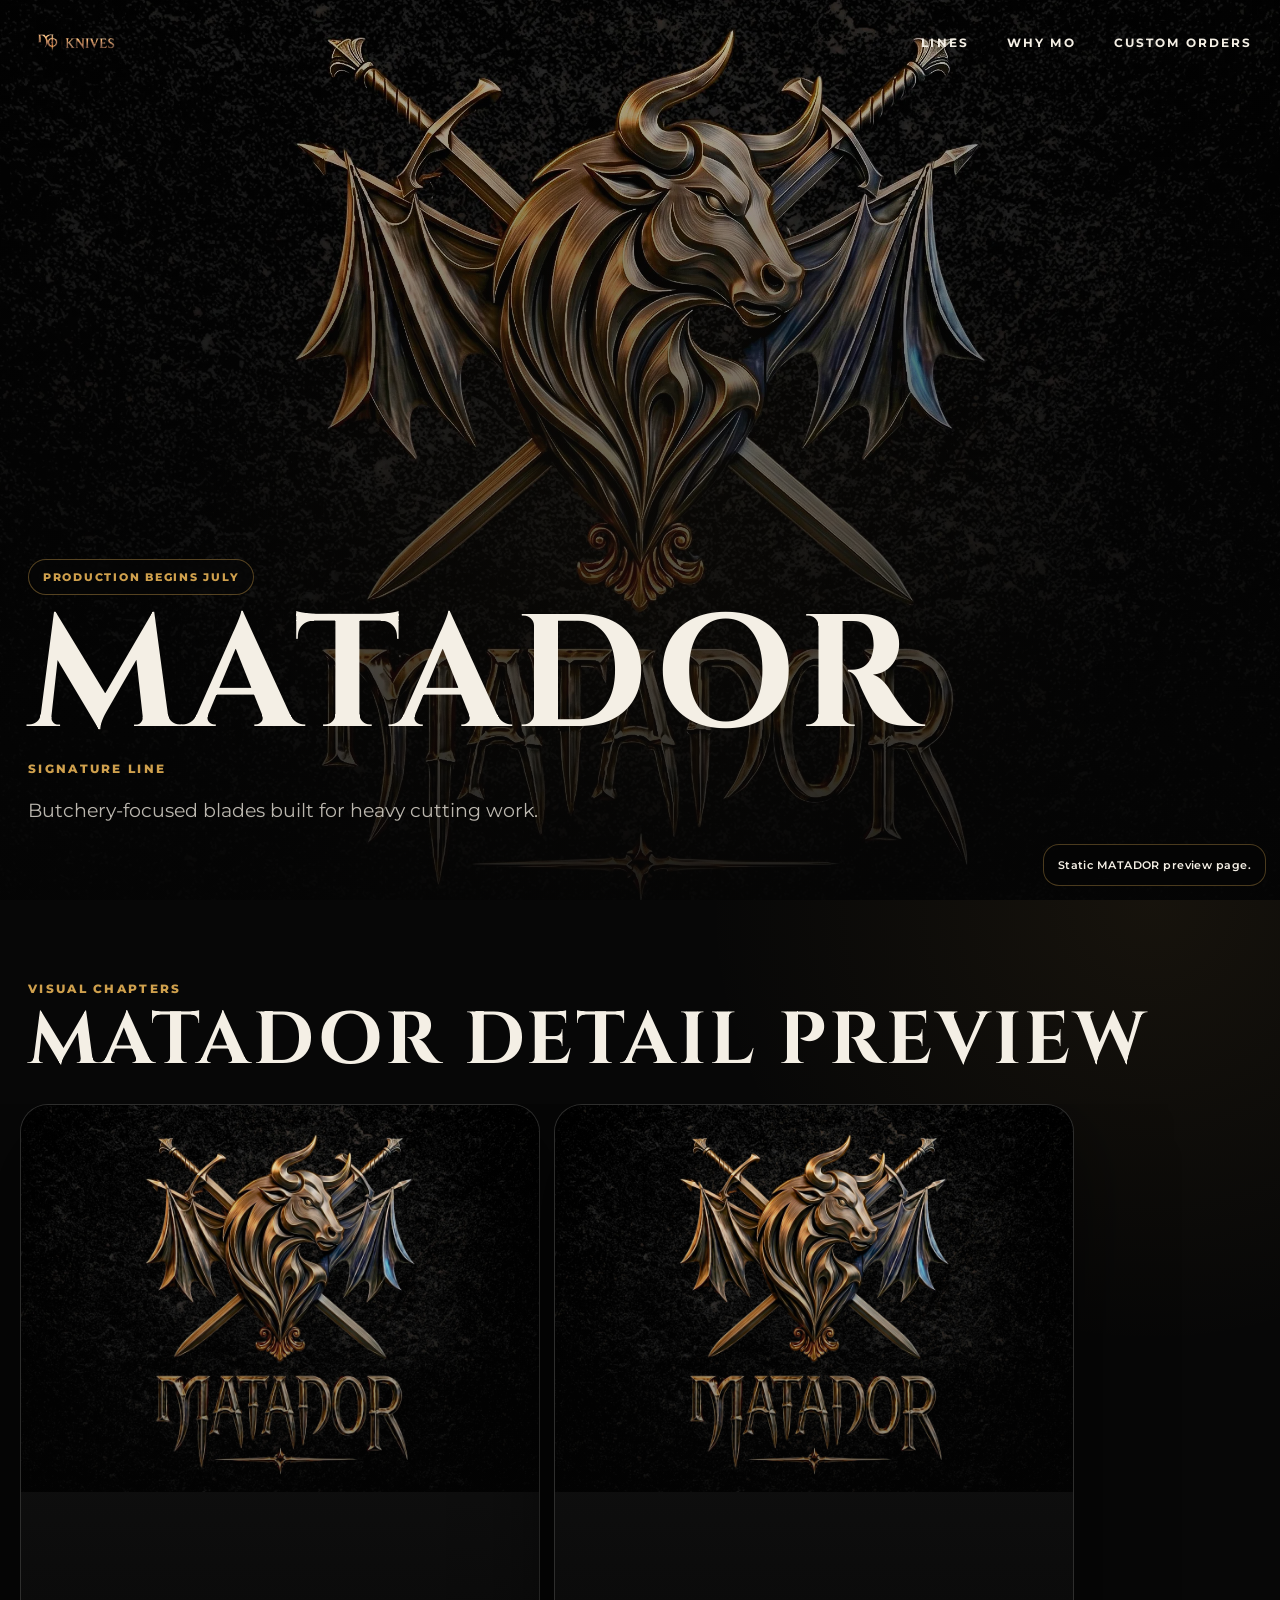
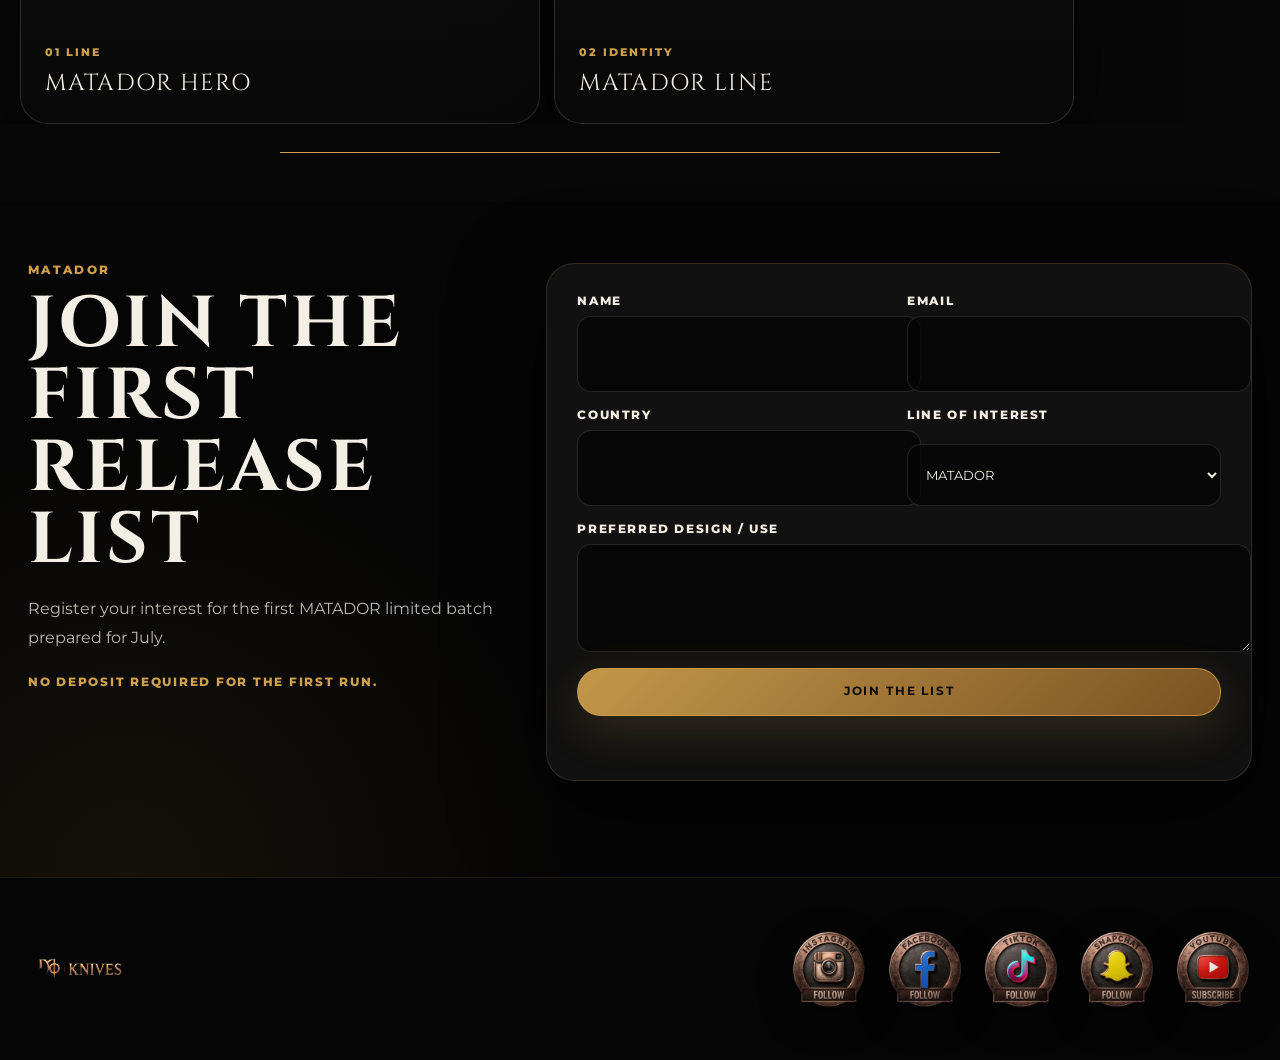
==== matador.html @ 75cb7275 "Update store preview media and pages" ====
<!doctype html>
<html lang="en" class="mo-static-preview">
<head>
	<meta charset="utf-8">
	<meta name="viewport" content="width=device-width, initial-scale=1">
	<title>MATADOR Static Preview</title>
	<meta name="robots" content="noindex,nofollow">
	<link rel="preconnect" href="https://fonts.googleapis.com">
	<link rel="preconnect" href="https://fonts.gstatic.com" crossorigin>
	<link href="https://fonts.googleapis.com/css2?family=Cinzel:wght@500;600;700&family=Montserrat:wght@400;500;600;700&display=swap" rel="stylesheet">
	<link rel="stylesheet" href="assets/css/mo-store.css">
	<style>body{margin:0}.mo-static-preview-note{position:fixed;right:14px;bottom:14px;z-index:1400;max-width:300px;padding:12px 14px;border:1px solid rgba(207,160,77,.35);border-radius:16px;background:rgba(5,5,5,.82);color:#f4efe5;font:600 11px/1.5 Montserrat,Arial,sans-serif;letter-spacing:.04em;backdrop-filter:blur(14px)}@media (max-width:767px){.mo-static-preview-note{left:14px;max-width:none}}</style>
</head>
<body class="mo-store-site mo-store-line">
	<header class="mo-navbar" data-mo-navbar><div class="mo-navbar__inner"><a class="mo-navbar__logo" href="preview.html#top" aria-label="MO Store homepage"><img src="assets/img/logo-mo.svg" alt="MO Store" width="96" height="40"></a><nav class="mo-navbar__nav" aria-label="MO Store primary navigation"><a class="mo-navbar__link" href="preview.html#explore-lines">Lines</a><a class="mo-navbar__link" href="why-mo.html">Why MO</a><a class="mo-navbar__link" href="https://moknives.art/" target="_blank" rel="noopener">Custom Orders</a></nav><button class="mo-navbar__toggle" type="button" aria-label="Open MO Store menu" aria-expanded="false" aria-controls="mo-mobile-menu" data-mo-menu-toggle><span class="mo-navbar__toggle-line"></span><span class="mo-navbar__toggle-line"></span></button></div><div class="mo-mobile-menu" id="mo-mobile-menu" data-mo-mobile-menu hidden><div class="mo-mobile-menu__panel"><a class="mo-mobile-menu__link" href="preview.html#explore-lines"><span>01</span>Lines</a><a class="mo-mobile-menu__link" href="why-mo.html"><span>02</span>Why MO</a><a class="mo-mobile-menu__link" href="https://moknives.art/" target="_blank" rel="noopener"><span>03</span>Custom Orders</a></div></div></header>
	<main id="top" class="mo-store-main mo-store-main--line">
		<section class="mo-line-hero" aria-labelledby="matador-title"><picture class="mo-line-hero__media"><source media="(max-width: 767px)" srcset="assets/img/matador-hero-mobile.webp"><img src="assets/img/matador-hero.webp" alt="MATADOR hero" loading="eager" decoding="async"></picture><div class="mo-line-hero__overlay" aria-hidden="true"></div><div class="mo-line-hero__content"><p class="mo-line-hero__badge">Production Begins July</p><h1 id="matador-title">MATADOR</h1><p class="mo-line-hero__eyebrow">Signature Line</p><p class="mo-line-hero__description">Butchery-focused blades built for heavy cutting work.</p></div></section>
		<section class="mo-line-media" aria-labelledby="matador-media-title"><div class="mo-line-media__heading"><p class="mo-line-media__kicker">Visual Chapters</p><h2 id="matador-media-title">MATADOR Detail Preview</h2></div><div class="mo-line-media__slider" data-mo-line-media-slider><div class="mo-line-media__track" data-mo-line-media-track><button class="mo-media-card skeleton" type="button" data-mo-media-card data-index="0" data-type="image" data-src="assets/img/matador-hero.webp" data-name="MATADOR Hero"><img class="mo-media-card__visual" src="assets/img/matador-hero.webp" alt="MATADOR Hero" loading="lazy" decoding="async"><span class="mo-media-card__overlay" aria-hidden="true"></span><span class="mo-media-card__content"><span class="mo-media-card__chapter">01 Line</span><span class="mo-media-card__name">MATADOR Hero</span></span></button><button class="mo-media-card skeleton" type="button" data-mo-media-card data-index="1" data-type="image" data-src="assets/img/lines-matador.jpg" data-name="MATADOR Line"><img class="mo-media-card__visual" src="assets/img/lines-matador.jpg" alt="MATADOR line" loading="lazy" decoding="async"><span class="mo-media-card__overlay" aria-hidden="true"></span><span class="mo-media-card__content"><span class="mo-media-card__chapter">02 Identity</span><span class="mo-media-card__name">MATADOR Line</span></span></button></div><div class="mo-slider-progress" aria-hidden="true"><span data-mo-line-media-progress></span></div></div><div class="mo-media-viewer" data-mo-media-viewer aria-hidden="true" role="dialog" aria-modal="true" aria-label="Fullscreen media viewer"><button class="mo-media-viewer__close" type="button" data-mo-media-close aria-label="Close media viewer">&times;</button><button class="mo-media-viewer__nav mo-media-viewer__nav--prev" type="button" data-mo-media-prev aria-label="Previous media">&lsaquo;</button><div class="mo-media-viewer__stage" data-mo-media-stage></div><button class="mo-media-viewer__nav mo-media-viewer__nav--next" type="button" data-mo-media-next aria-label="Next media">&rsaquo;</button><p class="mo-media-viewer__name" data-mo-media-name></p></div></section>
		<section class="mo-interest" aria-labelledby="matador-interest-title"><div class="mo-interest__inner"><div class="mo-interest__content"><p class="mo-interest__kicker">MATADOR</p><h2 id="matador-interest-title">Join the First Release List</h2><p>Register your interest for the first MATADOR limited batch prepared for July.</p><p class="mo-interest__note">No deposit required for the first run.</p></div><form class="mo-interest__form" data-mo-interest-form><div class="mo-field"><label for="matador-name">Name</label><input id="matador-name" type="text" name="name" autocomplete="name" required></div><div class="mo-field"><label for="matador-email">Email</label><input id="matador-email" type="email" name="email" autocomplete="email" required></div><div class="mo-field"><label for="matador-country">Country</label><input id="matador-country" type="text" name="country" autocomplete="country-name" required></div><div class="mo-field"><label for="matador-line">Line of Interest</label><select id="matador-line" name="line" required><option value="TAKUMO">TAKUMO</option><option value="MATADOR" selected>MATADOR</option><option value="PITMASTER">PITMASTER</option><option value="Not Sure Yet">Not Sure Yet</option></select></div><div class="mo-field mo-field--full"><label for="matador-message">Preferred design / use</label><textarea id="matador-message" name="message" rows="5"></textarea></div><button class="mo-button mo-button--primary mo-interest__submit" type="submit">Join the List</button><div class="mo-form-message" data-mo-interest-message aria-live="polite"></div></form></div></section>
	</main>
	<footer class="mo-footer"><div class="mo-footer__inner"><a class="mo-footer__logo" href="preview.html#top"><img src="assets/img/logo-mo.svg" alt="MO Store" width="104" height="44"></a><div class="mo-footer__socials" aria-label="MO Store social links"><a class="mo-footer__social" href="#top" aria-label="Instagram"><img src="assets/img/social-instagram.png" alt="" width="78" height="78" loading="lazy" decoding="async"></a><a class="mo-footer__social" href="#top" aria-label="Facebook"><img src="assets/img/social-facebook.png" alt="" width="78" height="78" loading="lazy" decoding="async"></a><a class="mo-footer__social" href="#top" aria-label="TikTok"><img src="assets/img/social-tiktok.png" alt="" width="78" height="78" loading="lazy" decoding="async"></a><a class="mo-footer__social" href="#top" aria-label="Snapchat"><img src="assets/img/social-snapchat.png" alt="" width="78" height="78" loading="lazy" decoding="async"></a><a class="mo-footer__social" href="#top" aria-label="YouTube"><img src="assets/img/social-youtube.png" alt="" width="78" height="78" loading="lazy" decoding="async"></a></div></div></footer>
	<div class="mo-static-preview-note">Static MATADOR preview page.</div>
	<script src="assets/js/mo-store.js"></script>
	<script>document.addEventListener('submit',function(e){if(!e.target.matches('[data-mo-interest-form]'))return;e.preventDefault();var m=e.target.querySelector('.mo-form-message');if(m){m.classList.remove('is-error');m.classList.add('is-success');m.innerHTML='<strong>Static preview saved visually.</strong><br><span>WordPress AJAX will handle this on the real site.</span>';}});</script>
</body>
</html>
---- assets/css/mo-store.css ----
:root {
	--mo-black: #050505;
	--mo-black-soft: #090909;
	--mo-graphite: #111111;
	--mo-charcoal: #171717;
	--mo-charcoal-light: #222222;
	--mo-bronze: #cfa04d;
	--mo-bronze-soft: rgba(207, 160, 77, 0.18);
	--mo-bronze-faint: rgba(207, 160, 77, 0.08);
	--mo-text: #f4efe5;
	--mo-text-soft: rgba(244, 239, 229, 0.76);
	--mo-text-muted: rgba(244, 239, 229, 0.56);
	--mo-border: rgba(244, 239, 229, 0.11);
	--mo-border-strong: rgba(207, 160, 77, 0.42);
	--mo-shadow: 0 28px 90px rgba(0, 0, 0, 0.55);
	--mo-heading-font: "Cinzel", Georgia, serif;
	--mo-body-font: "Montserrat", Arial, sans-serif;
	--mo-container: min(100% - 32px, 1240px);
	--mo-radius-sm: 10px;
	--mo-radius-md: 18px;
	--mo-radius-lg: 28px;
	--mo-header-height: 76px;
}

html {
	scroll-behavior: smooth;
	background: var(--mo-black);
}

body.mo-store-site {
	background:
		radial-gradient(circle at 50% 0%, rgba(207, 160, 77, 0.1), transparent 32rem),
		linear-gradient(180deg, #050505 0%, #080808 45%, #050505 100%);
	color: var(--mo-text);
	font-family: var(--mo-body-font);
	overflow-x: hidden;
}

body.mo-store-site,
body.mo-store-site p,
body.mo-store-site a,
body.mo-store-site button,
body.mo-store-site input,
body.mo-store-site textarea,
body.mo-store-site select {
	font-family: var(--mo-body-font);
}

body.mo-store-site h1,
body.mo-store-site h2,
body.mo-store-site h3,
body.mo-store-site h4,
body.mo-store-site h5,
body.mo-store-site h6 {
	color: var(--mo-text);
	font-family: var(--mo-heading-font);
	letter-spacing: 0.04em;
}

body.mo-store-site a {
	color: inherit;
	text-decoration: none;
}

body.mo-store-site img,
body.mo-store-site video {
	display: block;
	max-width: 100%;
}

.mo-store-main {
	position: relative;
	background: var(--mo-black);
	color: var(--mo-text);
	overflow: hidden;
}

.mo-store-main section {
	position: relative;
}

.mo-section-heading {
	width: var(--mo-container);
	margin: 0 auto 34px;
	text-align: center;
}

.mo-section-heading h2 {
	margin: 0;
	font-size: clamp(2rem, 8vw, 4.75rem);
	line-height: 0.95;
	text-transform: uppercase;
}

.mo-section-heading p {
	max-width: 660px;
	margin: 16px auto 0;
	color: var(--mo-text-soft);
	font-size: clamp(0.95rem, 2.5vw, 1.08rem);
	line-height: 1.8;
}

.mo-button,
.woocommerce a.button,
.woocommerce button.button,
.woocommerce input.button,
.woocommerce #respond input#submit {
	position: relative;
	display: inline-flex;
	align-items: center;
	justify-content: center;
	min-height: 48px;
	padding: 0 24px;
	border: 1px solid var(--mo-border-strong);
	border-radius: 999px;
	background: transparent;
	color: var(--mo-text);
	font-size: 0.72rem;
	font-weight: 700;
	letter-spacing: 0.16em;
	line-height: 1;
	text-transform: uppercase;
	cursor: pointer;
	transition:
		transform 220ms ease,
		border-color 220ms ease,
		background 220ms ease,
		color 220ms ease,
		box-shadow 220ms ease,
		opacity 220ms ease;
}

.mo-button--primary,
.woocommerce a.button,
.woocommerce button.button,
.woocommerce input.button,
.woocommerce #respond input#submit {
	background: linear-gradient(135deg, rgba(207, 160, 77, 0.94), rgba(128, 86, 35, 0.94));
	border-color: rgba(207, 160, 77, 0.78);
	color: #090909;
	box-shadow: 0 14px 44px rgba(207, 160, 77, 0.18);
}

.mo-button--ghost {
	background: rgba(255, 255, 255, 0.02);
	color: var(--mo-text);
}

.mo-button:hover,
.woocommerce a.button:hover,
.woocommerce button.button:hover,
.woocommerce input.button:hover,
.woocommerce #respond input#submit:hover {
	transform: translateY(-2px);
	border-color: var(--mo-bronze);
	box-shadow: 0 18px 58px rgba(207, 160, 77, 0.2);
}

.mo-button:disabled {
	opacity: 0.42;
	cursor: not-allowed;
	transform: none;
	box-shadow: none;
}

.mo-icon {
	display: inline-flex;
	align-items: center;
	justify-content: center;
	width: 1.25em;
	height: 1.25em;
	color: currentColor;
}

.mo-icon svg {
	width: 100%;
	height: 100%;
	fill: none;
	stroke: currentColor;
	stroke-width: 2;
	stroke-linecap: round;
	stroke-linejoin: round;
}

/* Navbar */
.mo-navbar {
	position: fixed;
	top: 0;
	left: 0;
	z-index: 999;
	width: 100%;
	color: var(--mo-text);
	transition:
		background 260ms ease,
		backdrop-filter 260ms ease,
		border-color 260ms ease,
		box-shadow 260ms ease;
}

body.admin-bar .mo-navbar {
	top: 32px;
}

.mo-navbar.is-scrolled,
.mo-navbar.is-open {
	background: rgba(5, 5, 5, 0.72);
	border-bottom: 1px solid rgba(207, 160, 77, 0.14);
	backdrop-filter: blur(18px);
	box-shadow: 0 18px 50px rgba(0, 0, 0, 0.34);
}

.mo-navbar__inner {
	display: flex;
	align-items: center;
	justify-content: space-between;
	width: var(--mo-container);
	min-height: var(--mo-header-height);
	margin: 0 auto;
}

.mo-navbar__logo {
	display: inline-flex;
	align-items: center;
	width: 86px;
}

.mo-navbar__logo img,
.mo-footer__logo img {
	width: 100%;
	height: auto;
	filter: brightness(1.2);
}

.mo-navbar__nav {
	display: none;
	align-items: center;
	gap: clamp(22px, 3vw, 42px);
}

.mo-navbar__link {
	position: relative;
	color: rgba(244, 239, 229, 0.84);
	font-size: 0.72rem;
	font-weight: 700;
	letter-spacing: 0.18em;
	text-transform: uppercase;
	transition: color 180ms ease;
}

.mo-navbar__link::after {
	content: "";
	position: absolute;
	left: 0;
	bottom: -9px;
	width: 100%;
	height: 1px;
	background: var(--mo-bronze);
	transform: scaleX(0);
	transform-origin: right;
	transition: transform 220ms ease;
}

.mo-navbar__link:hover {
	color: var(--mo-text);
}

.mo-navbar__link:hover::after {
	transform: scaleX(1);
	transform-origin: left;
}

.mo-navbar__toggle {
	display: inline-flex;
	flex-direction: column;
	align-items: center;
	justify-content: center;
	gap: 7px;
	width: 44px;
	height: 44px;
	border: 1px solid rgba(244, 239, 229, 0.16);
	border-radius: 999px;
	background: rgba(255, 255, 255, 0.02);
	color: var(--mo-text);
	cursor: pointer;
}

.mo-navbar__toggle-line {
	display: block;
	width: 18px;
	height: 1px;
	background: currentColor;
	transition: transform 220ms ease;
}

.mo-navbar.is-open .mo-navbar__toggle-line:first-child {
	transform: translateY(4px) rotate(45deg);
}

.mo-navbar.is-open .mo-navbar__toggle-line:last-child {
	transform: translateY(-4px) rotate(-45deg);
}

.mo-mobile-menu {
	position: fixed;
	inset: var(--mo-header-height) 0 auto;
	padding: 0 16px 18px;
}

.mo-mobile-menu[hidden] {
	display: none;
}

.mo-mobile-menu__panel {
	display: grid;
	gap: 2px;
	padding: 12px;
	border: 1px solid rgba(207, 160, 77, 0.18);
	border-radius: 22px;
	background: rgba(8, 8, 8, 0.92);
	backdrop-filter: blur(18px);
	box-shadow: var(--mo-shadow);
}

.mo-mobile-menu__link {
	display: flex;
	align-items: center;
	gap: 16px;
	padding: 18px 16px;
	border-radius: 16px;
	color: var(--mo-text);
	font-family: var(--mo-heading-font);
	font-size: 1.05rem;
	letter-spacing: 0.06em;
	text-transform: uppercase;
}

.mo-mobile-menu__link span {
	color: var(--mo-bronze);
	font-family: var(--mo-body-font);
	font-size: 0.72rem;
	font-weight: 700;
	letter-spacing: 0.18em;
}

/* Hero */
.mo-hero {
	min-height: 100svh;
	display: grid;
	place-items: center;
	isolation: isolate;
	overflow: hidden;
	background: #050505;
}

.mo-hero__slideshow,
.mo-hero__slide,
.mo-hero__overlay {
	position: absolute;
	inset: 0;
}

.mo-hero__slide {
	opacity: 0;
	transform: scale(1.04);
	transition: opacity 1800ms ease;
	overflow: hidden;
}

.mo-hero__slide.is-active {
	opacity: 1;
}

.mo-hero__slide img {
	width: 100%;
	height: 100%;
	object-fit: cover;
	transform: scale(1.08);
	animation: moHeroDrift 16s ease-in-out infinite alternate;
}

.mo-hero__slide:nth-child(even) img {
	transform-origin: 70% 50%;
	animation-name: moHeroDriftAlt;
}

.mo-hero__overlay {
	z-index: 1;
	background:
		linear-gradient(90deg, rgba(5, 5, 5, 0.9) 0%, rgba(5, 5, 5, 0.72) 34%, rgba(5, 5, 5, 0.24) 68%, rgba(5, 5, 5, 0.04) 100%),
		linear-gradient(180deg, rgba(5, 5, 5, 0.18), rgba(5, 5, 5, 0.52));
}

.mo-hero__announcement {
	position: absolute;
	top: var(--mo-header-height);
	left: 0;
	right: 0;
	z-index: 2;
	display: flex;
	justify-content: center;
	padding: 11px 16px;
	border-top: 1px solid rgba(207, 160, 77, 0.2);
	border-bottom: 1px solid rgba(207, 160, 77, 0.22);
	background: rgba(5, 5, 5, 0.68);
	color: var(--mo-bronze);
	font-size: clamp(0.64rem, 1.8vw, 0.74rem);
	font-weight: 900;
	letter-spacing: 0.16em;
	line-height: 1.35;
	text-align: center;
	text-transform: uppercase;
	backdrop-filter: blur(14px);
}

body.admin-bar .mo-hero__announcement {
	top: calc(var(--mo-header-height) + 32px);
}

.mo-hero__content {
	position: relative;
	z-index: 2;
	width: var(--mo-container);
	padding: calc(var(--mo-header-height) + 96px) 0 56px;
	text-align: left;
}

.mo-hero__kicker,
.mo-line-card__eyebrow,
.mo-line-hero__eyebrow,
.mo-line-media__kicker,
.mo-line-story__kicker,
.mo-interest__kicker,
.mo-gear-hero__kicker,
.mo-single-product__kicker,
.mo-single-product__details-kicker,
.mo-gear-card-kicker {
	margin: 0;
	color: var(--mo-bronze);
	font-size: 0.72rem;
	font-weight: 800;
	letter-spacing: 0.2em;
	text-transform: uppercase;
}

.mo-hero__title {
	max-width: 680px;
	margin: 18px 0 0;
	font-size: clamp(2.35rem, 8.5vw, 5.7rem);
	line-height: 0.94;
	text-transform: uppercase;
}

.mo-hero__title span {
	display: block;
}

.mo-hero__title-accent {
	color: var(--mo-bronze);
}

.mo-hero__title-muted {
	color: rgba(244, 239, 229, 0.72);
}

.mo-hero__subheadline {
	max-width: 640px;
	margin: 22px 0 0;
	color: var(--mo-text);
	font-size: clamp(1.04rem, 2.8vw, 1.28rem);
	font-weight: 700;
	line-height: 1.65;
}

.mo-hero__lead {
	max-width: 590px;
	margin: 18px 0 0;
	color: var(--mo-text-soft);
	font-size: clamp(0.96rem, 2.4vw, 1.08rem);
	line-height: 1.8;
}

.mo-hero__button {
	margin-top: 30px;
}

/* Standard bar */
.mo-standard-bar {
	width: 100%;
	border-block: 1px solid rgba(207, 160, 77, 0.16);
	background:
		linear-gradient(90deg, rgba(207, 160, 77, 0.06), transparent 16%, transparent 84%, rgba(207, 160, 77, 0.06)),
		#070707;
	overflow: hidden;
}

.mo-standard-bar__track {
	display: flex;
	width: max-content;
	animation: moMarquee 42s linear infinite;
}

.mo-standard-bar__item {
	display: inline-flex;
	align-items: center;
	gap: 16px;
	min-width: max-content;
	padding: 22px 42px;
	color: var(--mo-text);
	font-size: 0.78rem;
	font-weight: 800;
	letter-spacing: 0.18em;
	text-transform: uppercase;
}

.mo-standard-bar__image {
	width: 104px;
	height: 72px;
	border: 1px solid rgba(207, 160, 77, 0.28);
	border-radius: 12px;
	object-fit: cover;
	box-shadow: 0 14px 34px rgba(0, 0, 0, 0.34);
}

.mo-standard-bar__icon {
	color: var(--mo-bronze);
}

/* Explore lines */
.mo-lines {
	--mo-line-card-width: min(76vw, 380px);

	padding: 92px 0;
	background:
		radial-gradient(circle at 12% 10%, rgba(207, 160, 77, 0.08), transparent 28rem),
		linear-gradient(180deg, #050505, #090909 50%, #050505);
}

.mo-lines__slider {
	position: relative;
	width: min(100%, 1040px);
	margin: 0 auto;
	overflow: hidden;
}

.mo-lines__track {
	box-sizing: border-box;
	display: flex;
	gap: 18px;
	width: 100%;
	padding: 0 calc((100% - var(--mo-line-card-width)) / 2);
	overflow-x: auto;
	scroll-snap-type: x mandatory;
	scroll-padding-inline: calc((100% - var(--mo-line-card-width)) / 2);
	scrollbar-width: none;
	cursor: grab;
}

.mo-lines__track::-webkit-scrollbar {
	display: none;
}

.mo-lines__track.is-dragging {
	cursor: grabbing;
}

.mo-line-card {
	position: relative;
	flex: 0 0 var(--mo-line-card-width);
	min-height: 560px;
	border: 1px solid var(--mo-border);
	border-radius: var(--mo-radius-lg);
	background: var(--mo-charcoal);
	overflow: hidden;
	scroll-snap-align: center;
	scroll-snap-stop: always;
	box-shadow: var(--mo-shadow);
	isolation: isolate;
	color: var(--mo-text);
	text-decoration: none;
}

.mo-line-card:focus-visible {
	outline: 2px solid var(--mo-bronze);
	outline-offset: 6px;
}

.mo-line-card__image,
.mo-line-card__overlay {
	position: absolute;
	inset: 0;
}

.mo-line-card__image {
	width: 100%;
	height: 100%;
	object-fit: cover;
	transition: transform 700ms ease, opacity 300ms ease;
}

.mo-line-card__image img {
	width: 100%;
	height: 100%;
	object-fit: cover;
}

.mo-line-card__image--gear {
	background:
		radial-gradient(circle at 50% 42%, rgba(207, 160, 77, 0.24), transparent 17rem),
		linear-gradient(135deg, #060606 0%, #1d1a15 48%, #080808 100%);
}

.mo-line-card__overlay {
	z-index: 1;
	background:
		linear-gradient(180deg, rgba(5, 5, 5, 0.05), rgba(5, 5, 5, 0.92)),
		radial-gradient(circle at 50% 70%, rgba(207, 160, 77, 0.08), transparent 28rem);
}

.mo-line-card__content {
	position: absolute;
	z-index: 2;
	left: 0;
	right: 0;
	bottom: 0;
	padding: 28px;
}

.mo-line-card h3 {
	margin: 10px 0 0;
	font-size: clamp(2rem, 10vw, 3.75rem);
	line-height: 0.9;
	text-transform: uppercase;
}

.mo-line-card__description {
	margin: 16px 0 0;
	color: var(--mo-text-soft);
	font-size: 0.95rem;
	line-height: 1.7;
}

.mo-line-card__status {
	margin: 18px 0 0;
	color: var(--mo-text);
	font-size: 0.7rem;
	font-weight: 800;
	letter-spacing: 0.16em;
	text-transform: uppercase;
}

.mo-line-card__link {
	display: inline-flex;
	margin-top: 22px;
	color: var(--mo-bronze);
	font-size: 0.72rem;
	font-weight: 800;
	letter-spacing: 0.16em;
	text-transform: uppercase;
}

.mo-line-card:hover .mo-line-card__image {
	transform: scale(1.06);
}

.mo-lines__desktop-controls {
	display: none;
}

.mo-lines__arrow {
	width: 48px;
	height: 48px;
	border: 1px solid rgba(207, 160, 77, 0.34);
	border-radius: 999px;
	background: rgba(7, 7, 7, 0.72);
	color: var(--mo-text);
	backdrop-filter: blur(14px);
	cursor: pointer;
	transition: border-color 220ms ease, color 220ms ease, transform 220ms ease;
}

.mo-lines__arrow:hover {
	color: var(--mo-bronze);
	border-color: var(--mo-bronze);
	transform: translateY(-2px);
}

.mo-slider-progress {
	width: min(100% - 48px, 720px);
	height: 1px;
	margin: 28px auto 0;
	background: rgba(244, 239, 229, 0.12);
	overflow: hidden;
}

.mo-slider-progress span {
	display: block;
	width: 33.333%;
	height: 100%;
	background: var(--mo-bronze);
	transform-origin: left center;
	transition: transform 180ms linear, width 180ms linear;
}

/* Why MO */
.mo-why {
	padding: 88px 0 96px;
	background:
		radial-gradient(circle at 82% 18%, rgba(207, 160, 77, 0.09), transparent 26rem),
		linear-gradient(180deg, #050505, #090909 52%, #050505);
}

.mo-why__inner {
	display: grid;
	gap: 34px;
	width: var(--mo-container);
	margin: 0 auto;
}

.mo-why__intro {
	max-width: 920px;
}

.mo-why__kicker {
	margin: 0;
	color: var(--mo-bronze);
	font-size: 0.72rem;
	font-weight: 800;
	letter-spacing: 0.2em;
	text-transform: uppercase;
}

.mo-why h2 {
	max-width: 760px;
	margin: 16px 0 0;
	font-size: clamp(2.2rem, 10vw, 5.4rem);
	line-height: 0.95;
	text-transform: uppercase;
}

.mo-why h2 span {
	display: block;
}

.mo-why__title-accent {
	color: var(--mo-bronze);
}

.mo-why__intro > p {
	max-width: 720px;
	margin: 18px 0 0;
	color: var(--mo-text-soft);
	font-size: clamp(0.98rem, 2.6vw, 1.12rem);
	line-height: 1.85;
}

.mo-why-trust {
	display: grid;
	grid-template-columns: 104px minmax(0, 1fr);
	align-items: center;
	gap: 18px;
	max-width: 760px;
	margin-top: 28px;
	padding: 18px 20px;
	border: 1px solid rgba(207, 160, 77, 0.34);
	border-radius: 18px;
	background:
		linear-gradient(135deg, rgba(207, 160, 77, 0.12), rgba(255, 255, 255, 0.02)),
		rgba(255, 255, 255, 0.025);
	box-shadow: inset 0 0 0 1px rgba(207, 160, 77, 0.08);
	text-decoration: none;
	transition:
		border-color 180ms ease,
		background 180ms ease,
		transform 180ms ease;
}

a.mo-why-trust:hover,
a.mo-why-trust:focus-visible {
	border-color: rgba(207, 160, 77, 0.72);
	background:
		linear-gradient(135deg, rgba(207, 160, 77, 0.2), rgba(255, 255, 255, 0.04)),
		rgba(255, 255, 255, 0.035);
	transform: translateY(-2px);
}

a.mo-why-trust:focus-visible {
	outline: 2px solid var(--mo-bronze);
	outline-offset: 4px;
}

.mo-why-trust__badge {
	display: block;
	width: 100%;
	max-width: 104px;
	aspect-ratio: 1;
	object-fit: contain;
	filter: drop-shadow(0 18px 26px rgba(0, 0, 0, 0.42));
}

.mo-why-trust__copy {
	min-width: 0;
}

.mo-why-trust__copy span {
	display: inline-flex;
	color: var(--mo-bronze);
	font-size: 0.7rem;
	font-weight: 900;
	letter-spacing: 0.2em;
	text-transform: uppercase;
}

.mo-why-trust__copy p {
	margin: 10px 0 0;
	color: var(--mo-text);
	font-size: clamp(1rem, 2.5vw, 1.18rem);
	font-weight: 700;
	line-height: 1.65;
}

.mo-why-trust__copy small {
	display: block;
	margin-top: 10px;
	color: var(--mo-text-muted);
	font-size: 0.72rem;
	font-weight: 800;
	letter-spacing: 0.14em;
	text-transform: uppercase;
}

.mo-why-video {
	position: relative;
	max-width: 920px;
	margin-top: 28px;
	border: 1px solid rgba(207, 160, 77, 0.22);
	border-radius: var(--mo-radius-lg);
	background: #050505;
	overflow: hidden;
	box-shadow: var(--mo-shadow);
	aspect-ratio: 16 / 9;
}

.mo-why-video::after {
	content: "";
	position: absolute;
	inset: 0;
	pointer-events: none;
	background:
		linear-gradient(180deg, rgba(5, 5, 5, 0.04), rgba(5, 5, 5, 0.18)),
		radial-gradient(circle at 50% 50%, transparent 50%, rgba(5, 5, 5, 0.34));
}

.mo-why-video video {
	width: 100%;
	height: 100%;
	object-fit: cover;
}

.mo-why__proof {
	display: grid;
	gap: 14px;
}

.mo-why-card {
	padding: 22px;
	border: 1px solid rgba(244, 239, 229, 0.1);
	border-radius: 18px;
	background: rgba(255, 255, 255, 0.025);
}

.mo-why-card__number {
	display: inline-flex;
	color: var(--mo-bronze);
	font-size: 0.7rem;
	font-weight: 800;
	letter-spacing: 0.18em;
}

.mo-why-card h3 {
	margin: 12px 0 0;
	font-size: 1.05rem;
	line-height: 1.25;
	text-transform: uppercase;
}

.mo-why-card p {
	margin: 12px 0 0;
	color: var(--mo-text-soft);
	font-size: 0.94rem;
	line-height: 1.75;
}

/* Why MO page */
.mo-why-page {
	padding: calc(var(--mo-header-height) + 64px) 0 110px;
	background:
		radial-gradient(circle at 78% 16%, rgba(207, 160, 77, 0.1), transparent 28rem),
		linear-gradient(180deg, #050505, #090909 48%, #050505);
}

.mo-why-page__inner {
	display: grid;
	gap: 26px;
	width: var(--mo-container);
	margin: 0 auto;
}

.mo-why-page__header {
	max-width: 920px;
}

.mo-why-page h1 {
	max-width: 760px;
	margin: 16px 0 0;
	font-size: clamp(2.35rem, 10vw, 5.8rem);
	line-height: 0.95;
	text-transform: uppercase;
}

.mo-why-page h1 span {
	display: block;
}

.mo-why-page__video {
	margin-top: 0;
}

.mo-why-page__proof {
	margin-top: 0;
}

/* Shape next batch */
.mo-batch {
	padding: 88px 0 98px;
	background:
		linear-gradient(180deg, rgba(207, 160, 77, 0.04), transparent 28%),
		#050505;
}

.mo-batch__inner {
	width: var(--mo-container);
	margin: 0 auto;
}

.mo-batch__form {
	max-width: 980px;
	margin: 0 auto;
	padding: 22px;
	border: 1px solid rgba(207, 160, 77, 0.18);
	border-radius: var(--mo-radius-lg);
	background:
		linear-gradient(135deg, rgba(255, 255, 255, 0.035), rgba(255, 255, 255, 0.01)),
		var(--mo-graphite);
	box-shadow: var(--mo-shadow);
}

.mo-batch__intro {
	text-align: center;
}

.mo-batch__question {
	margin: 0;
	color: var(--mo-text);
	font-size: 1.05rem;
	font-weight: 700;
	line-height: 1.6;
}

.mo-batch__choose {
	margin: 10px 0 0;
	color: var(--mo-text-muted);
	font-size: 0.76rem;
	font-weight: 800;
	letter-spacing: 0.16em;
	text-transform: uppercase;
}

.mo-batch__options {
	display: grid;
	gap: 12px;
	margin-top: 24px;
}

.mo-batch-option {
	position: relative;
	display: grid;
	grid-template-columns: 44px 1fr 26px;
	align-items: center;
	gap: 14px;
	width: 100%;
	padding: 16px;
	border: 1px solid rgba(244, 239, 229, 0.1);
	border-radius: 18px;
	background: rgba(255, 255, 255, 0.025);
	color: var(--mo-text);
	text-align: left;
	cursor: pointer;
	transition:
		border-color 220ms ease,
		background 220ms ease,
		box-shadow 220ms ease,
		transform 220ms ease;
}

.mo-batch-option:hover,
.mo-batch-option.is-selected {
	border-color: var(--mo-bronze);
	background: rgba(207, 160, 77, 0.06);
	box-shadow: inset 0 0 0 1px rgba(207, 160, 77, 0.12);
}

.mo-batch-option.is-selected {
	transform: translateY(-1px);
}

.mo-batch-option__icon {
	display: inline-flex;
	align-items: center;
	justify-content: center;
	width: 44px;
	height: 44px;
	border: 1px solid rgba(207, 160, 77, 0.22);
	border-radius: 999px;
	color: var(--mo-bronze);
	background: rgba(207, 160, 77, 0.05);
}

.mo-batch-option__label {
	font-weight: 700;
	line-height: 1.35;
}

.mo-batch-option__check {
	color: var(--mo-bronze);
	opacity: 0;
	transform: scale(0.7);
	transition: opacity 180ms ease, transform 180ms ease;
}

.mo-batch-option.is-selected .mo-batch-option__check {
	opacity: 1;
	transform: scale(1);
}

.mo-batch__note {
	margin: 22px 0 0;
	color: var(--mo-text-muted);
	font-size: 0.92rem;
	line-height: 1.7;
	text-align: center;
}

.mo-batch__submit {
	display: flex;
	width: max-content;
	margin: 24px auto 0;
}

.mo-form-message {
	margin-top: 18px;
	color: var(--mo-text-soft);
	font-weight: 600;
	line-height: 1.6;
	text-align: center;
}

.mo-form-message.is-success {
	color: var(--mo-text);
}

.mo-form-message.is-error {
	color: #f0b4a6;
}

.mo-honeypot {
	position: absolute !important;
	width: 1px;
	height: 1px;
	overflow: hidden;
	clip: rect(0 0 0 0);
	clip-path: inset(50%);
	white-space: nowrap;
}

/* Footer */
.mo-footer {
	border-top: 1px solid rgba(207, 160, 77, 0.12);
	background: #050505;
}

.mo-footer__inner {
	display: flex;
	flex-direction: column;
	align-items: center;
	gap: 28px;
	width: var(--mo-container);
	margin: 0 auto;
	padding: 44px 0;
}

.mo-footer__logo {
	display: inline-flex;
	width: 104px;
}

.mo-footer__socials {
	display: flex;
	flex-wrap: wrap;
	align-items: center;
	justify-content: center;
	gap: clamp(10px, 2vw, 18px);
}

.mo-footer__social {
	display: inline-flex;
	align-items: center;
	justify-content: center;
	width: clamp(56px, 8vw, 78px);
	height: clamp(56px, 8vw, 78px);
	color: inherit;
	background: transparent;
	transition: filter 200ms ease, transform 200ms ease;
}

.mo-footer__social img {
	display: block;
	width: 100%;
	height: 100%;
	object-fit: contain;
	filter: drop-shadow(0 12px 18px rgba(0, 0, 0, 0.36));
}

.mo-footer__social:hover {
	filter: brightness(1.08);
	transform: translateY(-3px) scale(1.03);
}

.mo-footer__social:focus-visible {
	outline: 2px solid var(--mo-bronze);
	outline-offset: 4px;
}

/* Line pages */
.mo-line-hero {
	min-height: 100svh;
	display: grid;
	align-items: end;
	isolation: isolate;
	overflow: hidden;
	background: #050505;
}

.mo-line-hero__media,
.mo-line-hero__overlay {
	position: absolute;
	inset: 0;
}

.mo-line-hero__media img {
	width: 100%;
	height: 100%;
	object-fit: cover;
	transform: scale(1.04);
	animation: moHeroDrift 18s ease-in-out infinite alternate;
}

.mo-line-hero__overlay {
	z-index: 1;
	background:
		linear-gradient(180deg, rgba(5, 5, 5, 0.28), rgba(5, 5, 5, 0.9)),
		radial-gradient(circle at 50% 68%, rgba(207, 160, 77, 0.09), transparent 30rem);
}

.mo-line-hero__content {
	position: relative;
	z-index: 2;
	width: var(--mo-container);
	margin: 0 auto;
	padding: calc(var(--mo-header-height) + 90px) 0 72px;
}

.mo-line-hero__badge {
	display: inline-flex;
	margin: 0;
	padding: 10px 14px;
	border: 1px solid rgba(207, 160, 77, 0.4);
	border-radius: 999px;
	background: rgba(7, 7, 7, 0.5);
	color: var(--mo-bronze);
	font-size: 0.68rem;
	font-weight: 800;
	letter-spacing: 0.16em;
	text-transform: uppercase;
	backdrop-filter: blur(12px);
}

.mo-line-hero h1 {
	max-width: 950px;
	margin: 18px 0 0;
	font-size: clamp(3.25rem, 19vw, 10rem);
	line-height: 0.82;
	text-transform: uppercase;
}

.mo-line-hero__eyebrow {
	margin-top: 18px;
}

.mo-line-hero__description {
	max-width: 580px;
	margin: 18px 0 0;
	color: var(--mo-text-soft);
	font-size: clamp(1rem, 2.5vw, 1.18rem);
	line-height: 1.8;
}

.mo-line-media {
	padding: 82px 0 48px;
	background:
		radial-gradient(circle at 90% 0%, rgba(207, 160, 77, 0.08), transparent 28rem),
		#070707;
	overflow: hidden;
}

.mo-line-media__heading {
	width: var(--mo-container);
	margin: 0 auto 28px;
}

.mo-line-media__heading h2 {
	margin: 10px 0 0;
	font-size: clamp(2rem, 8vw, 4.6rem);
	line-height: 0.95;
	text-transform: uppercase;
}

.mo-line-media__slider {
	width: 100%;
	overflow: hidden;
}

.mo-line-media__track {
	display: flex;
	gap: 14px;
	padding: 0 max(16px, calc((100vw - 1240px) / 2));
	overflow-x: auto;
	scroll-snap-type: x mandatory;
	scrollbar-width: none;
	cursor: grab;
}

.mo-line-media__track::-webkit-scrollbar {
	display: none;
}

.mo-media-card {
	position: relative;
	flex: 0 0 min(78vw, 430px);
	height: 520px;
	border: 1px solid rgba(244, 239, 229, 0.1);
	border-radius: var(--mo-radius-lg);
	background: var(--mo-charcoal);
	overflow: hidden;
	scroll-snap-align: center;
	cursor: pointer;
	box-shadow: var(--mo-shadow);
}

.mo-media-card__visual,
.mo-media-card__overlay {
	position: absolute;
	inset: 0;
}

.mo-media-card__visual img,
.mo-media-card__visual video {
	width: 100%;
	height: 100%;
	object-fit: cover;
	transition: transform 650ms ease;
}

.mo-media-card__overlay {
	z-index: 1;
	background: linear-gradient(180deg, rgba(5, 5, 5, 0.02), rgba(5, 5, 5, 0.82));
}

.mo-media-card__content {
	position: absolute;
	z-index: 2;
	left: 0;
	right: 0;
	bottom: 0;
	display: grid;
	gap: 8px;
	padding: 24px;
	text-align: left;
}

.mo-media-card__chapter {
	color: var(--mo-bronze);
	font-size: 0.68rem;
	font-weight: 800;
	letter-spacing: 0.18em;
	text-transform: uppercase;
}

.mo-media-card__name {
	color: var(--mo-text);
	font-family: var(--mo-heading-font);
	font-size: 1.45rem;
	letter-spacing: 0.05em;
	text-transform: uppercase;
}

.mo-media-card:hover .mo-media-card__visual img,
.mo-media-card:hover .mo-media-card__visual video {
	transform: scale(1.05);
}

.mo-media-viewer {
	position: fixed;
	inset: 0;
	z-index: 1200;
	display: grid;
	grid-template-rows: 1fr auto;
	place-items: center;
	padding: 72px 18px 28px;
	background: rgba(0, 0, 0, 0.96);
	color: var(--mo-text);
	opacity: 0;
	pointer-events: none;
	transition: opacity 220ms ease;
}

.mo-media-viewer.is-open {
	opacity: 1;
	pointer-events: auto;
}

.mo-media-viewer__stage {
	display: grid;
	place-items: center;
	width: min(100%, 1180px);
	height: min(72svh, 760px);
}

.mo-media-viewer__stage img,
.mo-media-viewer__stage video {
	max-width: 100%;
	max-height: 100%;
	object-fit: contain;
}

.mo-media-viewer__close,
.mo-media-viewer__nav {
	position: absolute;
	display: inline-flex;
	align-items: center;
	justify-content: center;
	border: 1px solid rgba(207, 160, 77, 0.32);
	border-radius: 999px;
	background: rgba(8, 8, 8, 0.78);
	color: var(--mo-text);
	cursor: pointer;
	backdrop-filter: blur(14px);
}

.mo-media-viewer__close {
	top: 18px;
	right: 18px;
	width: 46px;
	height: 46px;
}

.mo-media-viewer__nav {
	top: 50%;
	width: 44px;
	height: 44px;
	transform: translateY(-50%);
}

.mo-media-viewer__nav--prev {
	left: 14px;
}

.mo-media-viewer__nav--next {
	right: 14px;
}

.mo-media-viewer__name {
	margin: 20px 0 0;
	color: var(--mo-text);
	font-family: var(--mo-heading-font);
	font-size: clamp(1.2rem, 4vw, 2rem);
	letter-spacing: 0.06em;
	text-align: center;
	text-transform: uppercase;
}

.mo-line-story-cta {
	padding: 40px 0;
	background: #070707;
	text-align: center;
}

.mo-line-story {
	padding: 82px 0;
	background: #050505;
}

.mo-line-story__inner {
	width: min(100% - 32px, 880px);
	margin: 0 auto;
	padding: 34px;
	border: 1px solid rgba(207, 160, 77, 0.16);
	border-radius: var(--mo-radius-lg);
	background:
		linear-gradient(135deg, rgba(207, 160, 77, 0.045), transparent 42%),
		var(--mo-graphite);
}

.mo-line-story h2 {
	margin: 10px 0 0;
	font-size: clamp(2rem, 7vw, 4rem);
	line-height: 1;
	text-transform: uppercase;
}

.mo-line-story__copy {
	margin-top: 20px;
	color: var(--mo-text-soft);
	font-size: 1.02rem;
	line-height: 1.9;
}

.mo-july-message {
	padding: 40px 0;
	background: #050505;
}

.mo-july-message__card {
	width: min(100% - 32px, 980px);
	margin: 0 auto;
	padding: 28px;
	border: 1px solid rgba(207, 160, 77, 0.3);
	border-radius: var(--mo-radius-lg);
	background:
		linear-gradient(135deg, rgba(207, 160, 77, 0.09), rgba(255, 255, 255, 0.02)),
		#101010;
	box-shadow: var(--mo-shadow);
}

.mo-july-message h2 {
	margin: 0;
	font-size: clamp(1.7rem, 6vw, 3.4rem);
	line-height: 1.05;
	text-transform: uppercase;
}

.mo-july-message p {
	max-width: 680px;
	margin: 16px 0 0;
	color: var(--mo-text-soft);
	font-size: 1rem;
	line-height: 1.8;
}

.mo-interest {
	padding: 62px 0 96px;
	background:
		radial-gradient(circle at 10% 100%, rgba(207, 160, 77, 0.08), transparent 28rem),
		#050505;
}

.mo-interest__inner {
	display: grid;
	gap: 28px;
	width: var(--mo-container);
	margin: 0 auto;
}

.mo-interest__content h2 {
	margin: 12px 0 0;
	font-size: clamp(2rem, 7vw, 4.5rem);
	line-height: 1;
	text-transform: uppercase;
}

.mo-interest__content p:not(.mo-interest__kicker) {
	max-width: 620px;
	margin: 18px 0 0;
	color: var(--mo-text-soft);
	line-height: 1.8;
}

.mo-interest__note {
	color: var(--mo-bronze) !important;
	font-size: 0.78rem;
	font-weight: 800;
	letter-spacing: 0.14em;
	text-transform: uppercase;
}

.mo-interest__form {
	display: grid;
	gap: 16px;
	padding: 22px;
	border: 1px solid rgba(207, 160, 77, 0.18);
	border-radius: var(--mo-radius-lg);
	background: var(--mo-graphite);
	box-shadow: var(--mo-shadow);
}

.mo-field {
	display: grid;
	gap: 8px;
}

.mo-field label {
	color: var(--mo-text);
	font-size: 0.72rem;
	font-weight: 800;
	letter-spacing: 0.14em;
	text-transform: uppercase;
}

.mo-field input,
.mo-field textarea,
.mo-field select,
.woocommerce form .form-row input.input-text,
.woocommerce form .form-row textarea,
.woocommerce form .form-row select {
	width: 100%;
	min-height: 48px;
	padding: 13px 14px;
	border: 1px solid rgba(244, 239, 229, 0.12);
	border-radius: 14px;
	background: rgba(5, 5, 5, 0.72);
	color: var(--mo-text);
	outline: none;
	transition: border-color 180ms ease, box-shadow 180ms ease;
}

.mo-field textarea {
	resize: vertical;
}

.mo-field input:focus,
.mo-field textarea:focus,
.mo-field select:focus,
.woocommerce form .form-row input.input-text:focus,
.woocommerce form .form-row textarea:focus,
.woocommerce form .form-row select:focus {
	border-color: var(--mo-bronze);
	box-shadow: 0 0 0 3px rgba(207, 160, 77, 0.1);
}

.mo-interest__submit {
	width: 100%;
}

/* MO Gear */
.mo-gear-hero {
	min-height: 78svh;
	display: grid;
	align-items: end;
	isolation: isolate;
	overflow: hidden;
	background: #050505;
}

.mo-gear-hero__media,
.mo-gear-hero__overlay {
	position: absolute;
	inset: 0;
}

.mo-gear-hero__media img {
	width: 100%;
	height: 100%;
	object-fit: cover;
	transform: scale(1.04);
}

.mo-gear-hero__overlay {
	z-index: 1;
	background:
		linear-gradient(180deg, rgba(5, 5, 5, 0.32), rgba(5, 5, 5, 0.88)),
		radial-gradient(circle at 50% 70%, rgba(207, 160, 77, 0.09), transparent 28rem);
}

.mo-gear-hero__content {
	position: relative;
	z-index: 2;
	width: var(--mo-container);
	margin: 0 auto;
	padding: calc(var(--mo-header-height) + 80px) 0 70px;
}

.mo-gear-hero h1 {
	margin: 12px 0 0;
	font-size: clamp(2.9rem, 14vw, 8rem);
	line-height: 0.86;
	text-transform: uppercase;
}

.mo-gear-hero p:not(.mo-gear-hero__kicker) {
	max-width: 620px;
	margin: 20px 0 0;
	color: var(--mo-text-soft);
	font-size: 1.04rem;
	line-height: 1.8;
}

.mo-gear-categories {
	border-block: 1px solid rgba(207, 160, 77, 0.13);
	background: #080808;
	overflow: hidden;
}

.mo-gear-categories__track {
	display: flex;
	gap: 10px;
	width: var(--mo-container);
	margin: 0 auto;
	padding: 18px 0;
	overflow-x: auto;
	scrollbar-width: none;
}

.mo-gear-categories__track::-webkit-scrollbar {
	display: none;
}

.mo-gear-category {
	flex: 0 0 auto;
	padding: 12px 15px;
	border: 1px solid rgba(244, 239, 229, 0.12);
	border-radius: 999px;
	color: var(--mo-text-soft);
	font-size: 0.72rem;
	font-weight: 800;
	letter-spacing: 0.12em;
	text-transform: uppercase;
	transition: color 180ms ease, border-color 180ms ease, background 180ms ease;
}

.mo-gear-category:hover {
	border-color: var(--mo-bronze);
	background: rgba(207, 160, 77, 0.06);
	color: var(--mo-text);
}

.mo-gear-category--inactive,
.mo-gear-category--inactive:hover {
	border-color: rgba(244, 239, 229, 0.08);
	background: transparent;
	color: rgba(244, 239, 229, 0.46);
	cursor: default;
}

.mo-gear-shop {
	padding: 58px 0 96px;
	background: #050505;
}

.mo-gear-shop__inner {
	width: var(--mo-container);
	margin: 0 auto;
}

.woocommerce .mo-gear-grid-shell {
	width: 100%;
}

.woocommerce ul.products {
	display: grid;
	grid-template-columns: 1fr;
	gap: 18px;
	margin: 0;
	padding: 0;
	list-style: none;
}

.woocommerce ul.products::before,
.woocommerce ul.products::after {
	display: none;
}

.woocommerce ul.products li.product.mo-gear-product {
	float: none;
	width: auto;
	margin: 0;
	padding: 0;
	border: 1px solid rgba(244, 239, 229, 0.1);
	border-radius: var(--mo-radius-lg);
	background: var(--mo-graphite);
	overflow: hidden;
	box-shadow: var(--mo-shadow);
}

.mo-gear-product__media {
	position: relative;
	display: block;
	aspect-ratio: 1 / 1;
	background: var(--mo-charcoal);
	overflow: hidden;
}

.mo-gear-product__image {
	width: 100%;
	height: 100%;
	object-fit: cover;
	transition: transform 560ms ease;
}

.mo-gear-product:hover .mo-gear-product__image {
	transform: scale(1.05);
}

.mo-gear-sale-badge {
	position: absolute;
	top: 14px;
	left: 14px;
	z-index: 2;
	padding: 8px 10px;
	border: 1px solid rgba(207, 160, 77, 0.42);
	border-radius: 999px;
	background: rgba(7, 7, 7, 0.76);
	color: var(--mo-bronze);
	font-size: 0.62rem;
	font-weight: 800;
	letter-spacing: 0.12em;
	text-transform: uppercase;
	backdrop-filter: blur(12px);
}

.mo-gear-product__content {
	padding: 20px;
}

.woocommerce ul.products li.product .mo-gear-product__title {
	margin: 8px 0 0;
	padding: 0;
	font-size: 1.42rem;
	line-height: 1.1;
	text-transform: uppercase;
}

.mo-gear-product__excerpt {
	margin-top: 12px;
	color: var(--mo-text-soft);
	font-size: 0.9rem;
	line-height: 1.7;
}

.mo-gear-product__excerpt p {
	margin: 0;
}

.mo-gear-product__footer {
	display: grid;
	gap: 16px;
	margin-top: 18px;
}

.mo-gear-product__price,
.woocommerce ul.products li.product .price,
.mo-single-product__price {
	color: var(--mo-text);
	font-size: 1rem;
	font-weight: 800;
}

.mo-gear-product__button {
	width: 100%;
}

.mo-gear-empty {
	padding: 34px;
	border: 1px solid rgba(207, 160, 77, 0.16);
	border-radius: var(--mo-radius-lg);
	background: var(--mo-graphite);
	color: var(--mo-text-soft);
	text-align: center;
}

/* Single product */
.mo-single-product {
	background: #050505;
}

.mo-single-product__hero {
	display: grid;
	gap: 28px;
	width: var(--mo-container);
	margin: 0 auto;
	padding: calc(var(--mo-header-height) + 48px) 0 74px;
}

.mo-single-product__media {
	display: grid;
	gap: 14px;
}

.mo-single-product__main-image {
	border: 1px solid rgba(244, 239, 229, 0.1);
	border-radius: var(--mo-radius-lg);
	background: var(--mo-graphite);
	overflow: hidden;
	box-shadow: var(--mo-shadow);
}

.mo-single-product__image {
	width: 100%;
	aspect-ratio: 1 / 1;
	object-fit: cover;
}

.mo-single-product__gallery {
	display: grid;
	grid-template-columns: repeat(4, 1fr);
	gap: 10px;
}

.mo-single-product__gallery-item {
	border: 1px solid rgba(244, 239, 229, 0.1);
	border-radius: 14px;
	background: var(--mo-charcoal);
	overflow: hidden;
}

.mo-single-product__gallery-image {
	width: 100%;
	aspect-ratio: 1 / 1;
	object-fit: cover;
}

.mo-single-product__summary {
	align-self: center;
	padding: 24px;
	border: 1px solid rgba(207, 160, 77, 0.16);
	border-radius: var(--mo-radius-lg);
	background: var(--mo-graphite);
	box-shadow: var(--mo-shadow);
}

.mo-single-product__title {
	margin: 10px 0 0;
	font-size: clamp(2.1rem, 8vw, 5rem);
	line-height: 0.98;
	text-transform: uppercase;
}

.mo-single-product__excerpt {
	margin-top: 18px;
	color: var(--mo-text-soft);
	line-height: 1.8;
}

.mo-single-product__price {
	margin-top: 18px;
	font-size: 1.35rem;
}

.mo-single-product__cart {
	margin-top: 22px;
}

.mo-single-product__cart .quantity {
	margin-bottom: 12px;
}

.mo-single-product__cart input.qty {
	min-height: 46px;
	border: 1px solid rgba(244, 239, 229, 0.12);
	border-radius: 999px;
	background: rgba(5, 5, 5, 0.72);
	color: var(--mo-text);
}

.mo-single-product__meta {
	margin-top: 22px;
	color: var(--mo-text-muted);
	font-size: 0.88rem;
	line-height: 1.8;
}

.mo-single-product__details {
	padding: 0 0 92px;
}

.mo-single-product__details-inner {
	width: min(100% - 32px, 920px);
	margin: 0 auto;
	padding: 30px;
	border: 1px solid rgba(244, 239, 229, 0.1);
	border-radius: var(--mo-radius-lg);
	background: var(--mo-graphite);
}

.mo-single-product__details h2 {
	margin: 10px 0 0;
	font-size: clamp(1.8rem, 6vw, 3.8rem);
	line-height: 1.05;
	text-transform: uppercase;
}

.mo-single-product__description {
	margin-top: 18px;
	color: var(--mo-text-soft);
	line-height: 1.9;
}

/* Skeleton */
.skeleton {
	background:
		linear-gradient(90deg, rgba(255, 255, 255, 0.03), rgba(207, 160, 77, 0.06), rgba(255, 255, 255, 0.03)),
		var(--mo-charcoal);
	background-size: 220% 100%;
	animation: moSkeleton 1.6s ease-in-out infinite;
}

.skeleton.is-loaded {
	animation: none;
	background: var(--mo-charcoal);
}

/* WooCommerce general */
.woocommerce div.product form.cart .button {
	float: none;
}

.woocommerce div.product form.cart {
	margin: 0;
}

.woocommerce div.product form.cart div.quantity {
	float: none;
}

.woocommerce-notices-wrapper {
	color: var(--mo-text);
}

.woocommerce-error,
.woocommerce-info,
.woocommerce-message {
	border-top-color: var(--mo-bronze);
	background: var(--mo-graphite);
	color: var(--mo-text);
}

.woocommerce-error::before,
.woocommerce-info::before,
.woocommerce-message::before {
	color: var(--mo-bronze);
}

/* Animations */
@keyframes moHeroDrift {
	from {
		transform: scale(1.08) translate3d(-1.5%, -1%, 0);
	}

	to {
		transform: scale(1.14) translate3d(1.5%, 1%, 0);
	}
}

@keyframes moHeroDriftAlt {
	from {
		transform: scale(1.08) translate3d(1.5%, -1%, 0);
	}

	to {
		transform: scale(1.14) translate3d(-1.5%, 1%, 0);
	}
}

@keyframes moMarquee {
	from {
		transform: translate3d(0, 0, 0);
	}

	to {
		transform: translate3d(-50%, 0, 0);
	}
}

@keyframes moSkeleton {
	from {
		background-position: 160% 0;
	}

	to {
		background-position: -60% 0;
	}
}

/* Responsive */
@media (prefers-reduced-motion: reduce) {
	html {
		scroll-behavior: auto;
	}

	*,
	*::before,
	*::after {
		animation-duration: 0.001ms !important;
		animation-iteration-count: 1 !important;
		scroll-behavior: auto !important;
		transition-duration: 0.001ms !important;
	}
}

@media (min-width: 640px) {
	.mo-batch__options {
		grid-template-columns: repeat(2, minmax(0, 1fr));
	}

	.mo-interest__form {
		grid-template-columns: repeat(2, minmax(0, 1fr));
	}

	.mo-field--full,
	.mo-interest__submit,
	.mo-interest__form .mo-form-message {
		grid-column: 1 / -1;
	}

	.woocommerce ul.products {
		grid-template-columns: repeat(2, minmax(0, 1fr));
	}
}

@media (min-width: 768px) {
	:root {
		--mo-header-height: 86px;
		--mo-container: min(100% - 56px, 1240px);
	}

	.mo-lines {
		--mo-line-card-width: min(76vw, 760px);
	}

	.mo-line-card {
		min-height: 640px;
	}

	.mo-navbar__nav {
		display: flex;
	}

	.mo-navbar__toggle,
	.mo-mobile-menu {
		display: none;
	}

	.mo-navbar__logo {
		width: 96px;
	}

	.mo-hero__content {
		padding-top: calc(var(--mo-header-height) + 116px);
	}

	.mo-lines__desktop-controls {
		position: absolute;
		top: 50%;
		left: 0;
		right: 0;
		z-index: 3;
		display: flex;
		justify-content: space-between;
		width: min(100% - 40px, 1320px);
		margin: 0 auto;
		pointer-events: none;
		transform: translateY(-50%);
	}

	.mo-lines__arrow {
		pointer-events: auto;
	}

	.mo-media-card {
		flex-basis: min(42vw, 520px);
		height: 620px;
	}

	.mo-why__proof {
		grid-template-columns: repeat(2, minmax(0, 1fr));
	}

	.mo-interest__inner {
		grid-template-columns: 0.82fr 1.18fr;
		align-items: start;
	}

	.mo-single-product__hero {
		grid-template-columns: 1.05fr 0.95fr;
		padding-top: calc(var(--mo-header-height) + 64px);
	}

	.mo-footer__inner {
		flex-direction: row;
		justify-content: space-between;
		padding: 52px 0;
	}

	.woocommerce ul.products {
		grid-template-columns: repeat(3, minmax(0, 1fr));
	}
}

@media (min-width: 1024px) {
	.mo-lines {
		padding: 122px 0;
	}

	.mo-why__proof {
		grid-template-columns: repeat(3, minmax(0, 1fr));
	}

	.mo-batch {
		padding: 118px 0 128px;
	}

	.mo-batch__form {
		padding: 34px;
	}

	.mo-batch__options {
		grid-template-columns: repeat(5, minmax(0, 1fr));
	}

	.mo-batch-option {
		grid-template-columns: 1fr;
		justify-items: center;
		min-height: 168px;
		text-align: center;
	}

	.mo-batch-option__check {
		position: absolute;
		top: 16px;
		right: 16px;
	}

	.mo-media-viewer__close {
		top: 28px;
		right: 28px;
	}

	.mo-media-viewer__nav {
		width: 54px;
		height: 54px;
	}

	.mo-media-viewer__nav--prev {
		left: 30px;
	}

	.mo-media-viewer__nav--next {
		right: 30px;
	}

	.mo-line-story__inner,
	.mo-july-message__card {
		padding: 46px;
	}

	.mo-interest__form {
		padding: 30px;
	}

	.mo-gear-product__footer {
		grid-template-columns: 1fr auto;
		align-items: center;
	}

	.mo-gear-product__button {
		width: auto;
	}
}

@media (max-width: 782px) {
	body.admin-bar .mo-navbar {
		top: 46px;
	}
}

@media (max-width: 600px) {
	body.admin-bar .mo-hero__announcement {
		top: calc(var(--mo-header-height) + 46px);
	}

	.mo-why-trust {
		grid-template-columns: 76px minmax(0, 1fr);
		gap: 14px;
		padding: 16px;
	}

	body.admin-bar .mo-navbar {
		top: 0;
	}
}
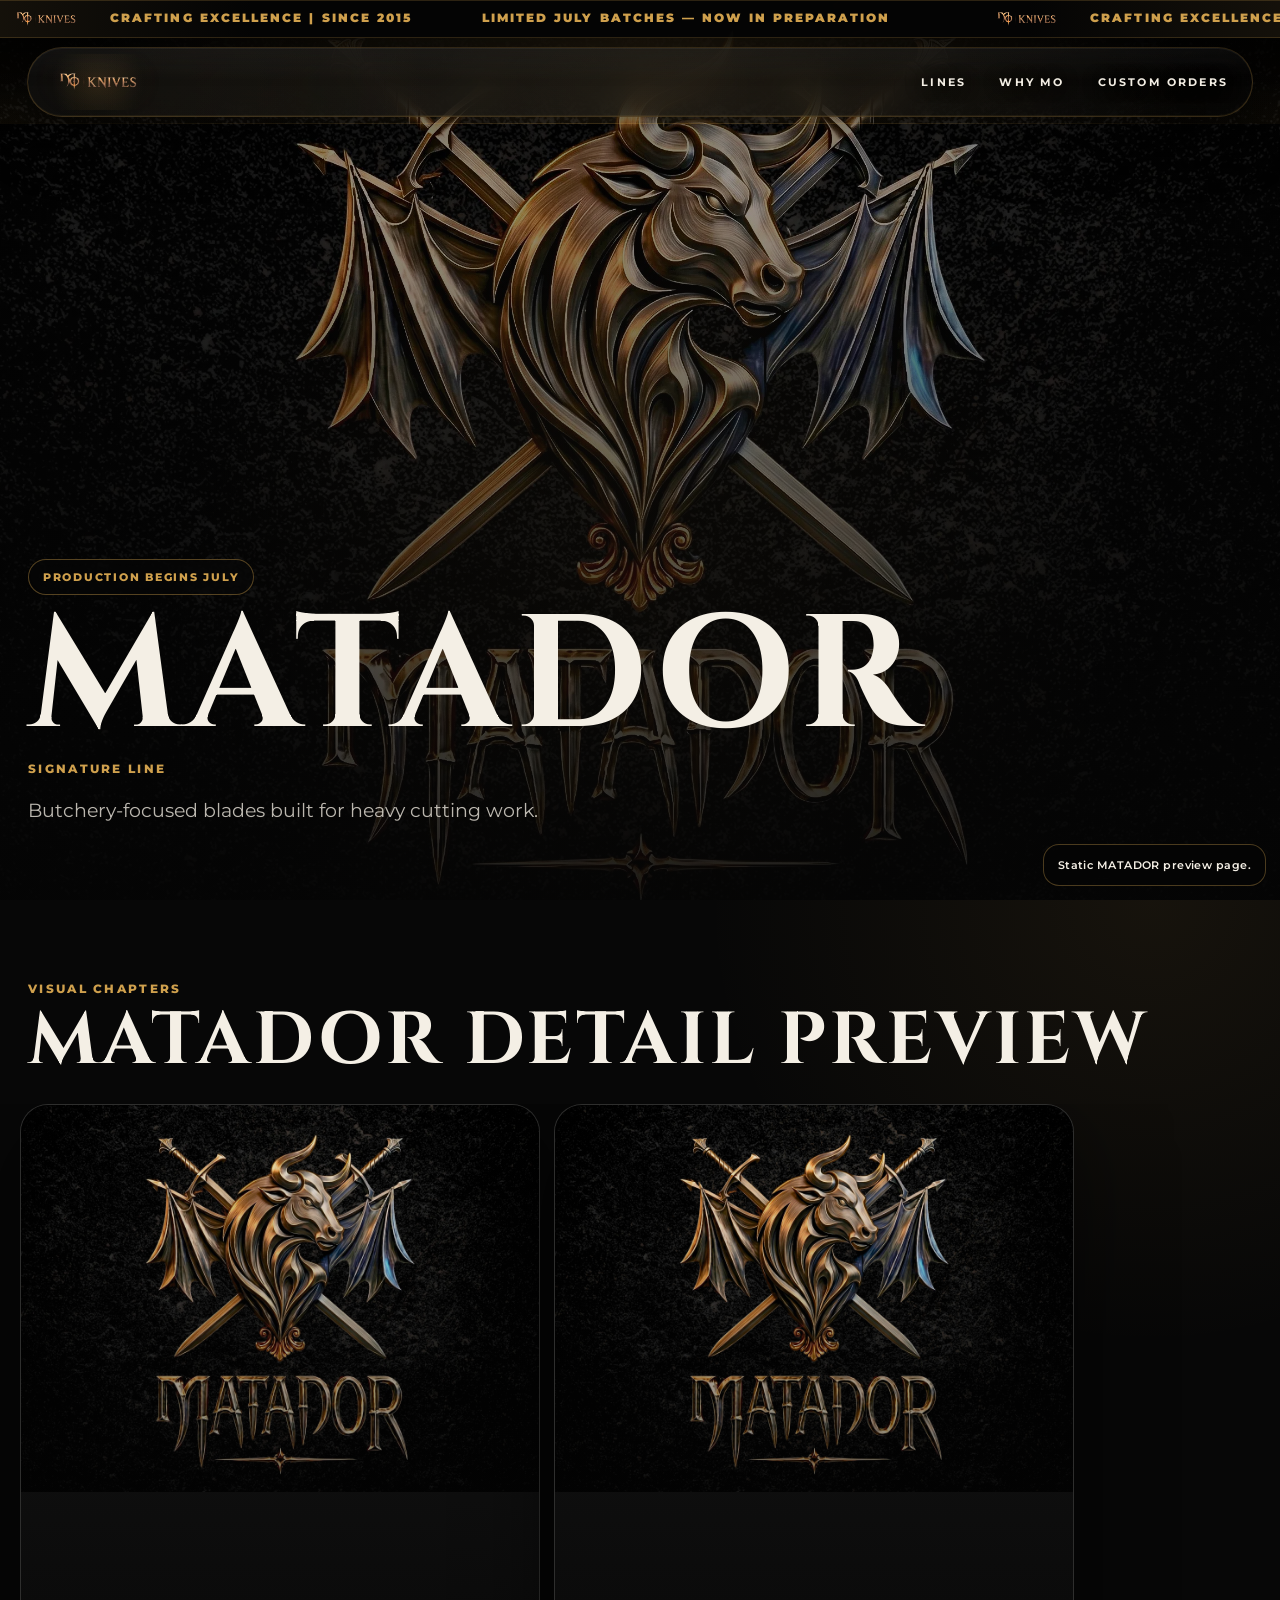
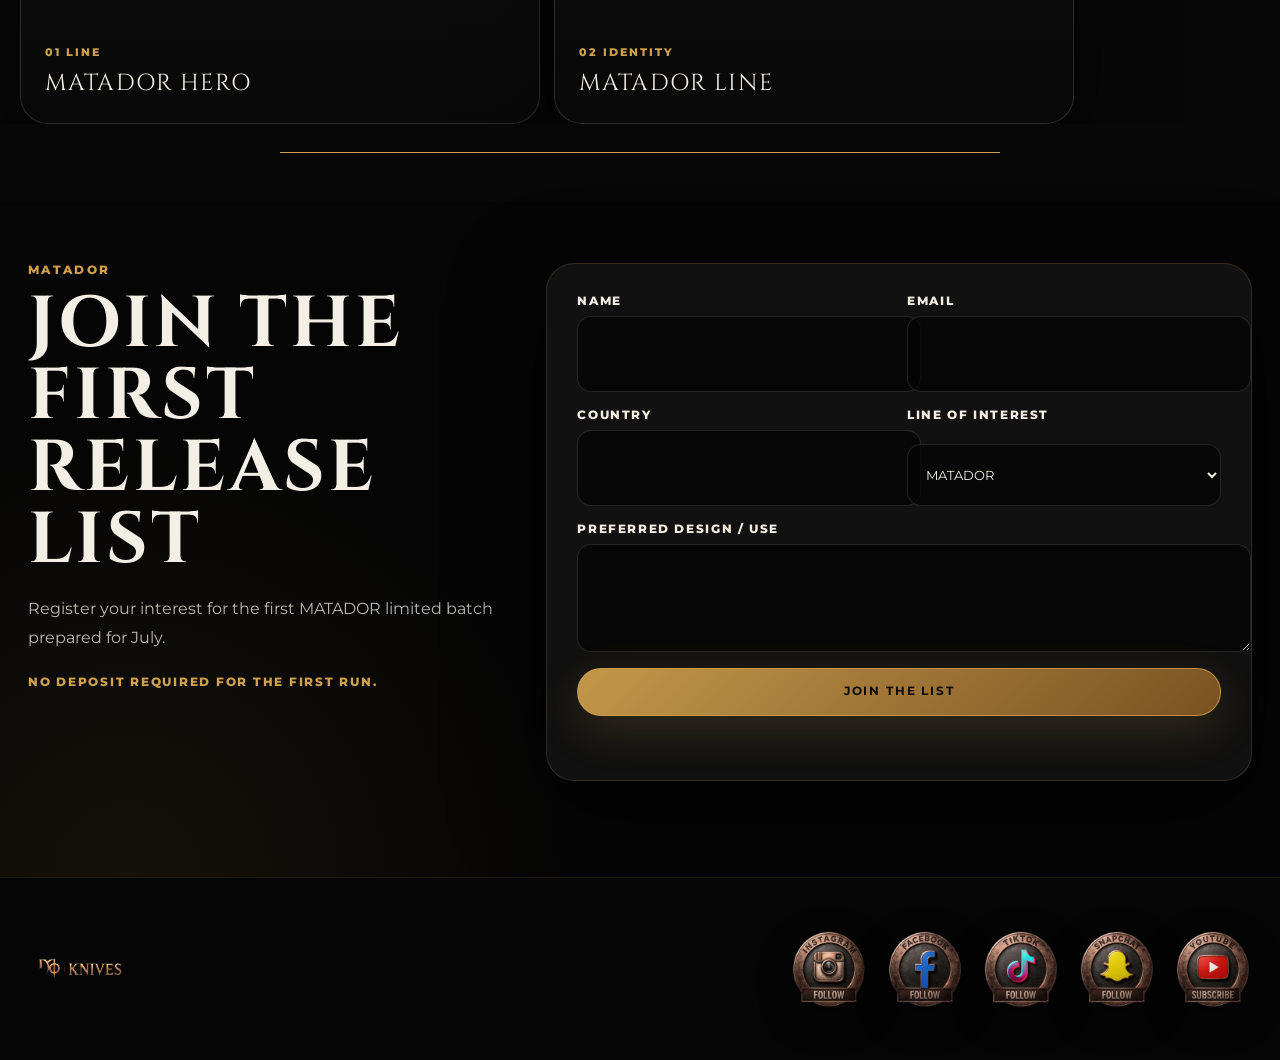
==== commit b4bbdb8d: "feat: final hero images + slideshow updates + navbar + why-mo + css/js tweaks" ====
--- a/matador.html
+++ b/matador.html
@@ -12,7 +12,7 @@
 	<style>body{margin:0}.mo-static-preview-note{position:fixed;right:14px;bottom:14px;z-index:1400;max-width:300px;padding:12px 14px;border:1px solid rgba(207,160,77,.35);border-radius:16px;background:rgba(5,5,5,.82);color:#f4efe5;font:600 11px/1.5 Montserrat,Arial,sans-serif;letter-spacing:.04em;backdrop-filter:blur(14px)}@media (max-width:767px){.mo-static-preview-note{left:14px;max-width:none}}</style>
 </head>
 <body class="mo-store-site mo-store-line">
-	<header class="mo-navbar" data-mo-navbar><div class="mo-navbar__inner"><a class="mo-navbar__logo" href="preview.html#top" aria-label="MO Store homepage"><img src="assets/img/logo-mo.svg" alt="MO Store" width="96" height="40"></a><nav class="mo-navbar__nav" aria-label="MO Store primary navigation"><a class="mo-navbar__link" href="preview.html#explore-lines">Lines</a><a class="mo-navbar__link" href="why-mo.html">Why MO</a><a class="mo-navbar__link" href="https://moknives.art/" target="_blank" rel="noopener">Custom Orders</a></nav><button class="mo-navbar__toggle" type="button" aria-label="Open MO Store menu" aria-expanded="false" aria-controls="mo-mobile-menu" data-mo-menu-toggle><span class="mo-navbar__toggle-line"></span><span class="mo-navbar__toggle-line"></span></button></div><div class="mo-mobile-menu" id="mo-mobile-menu" data-mo-mobile-menu hidden><div class="mo-mobile-menu__panel"><a class="mo-mobile-menu__link" href="preview.html#explore-lines"><span>01</span>Lines</a><a class="mo-mobile-menu__link" href="why-mo.html"><span>02</span>Why MO</a><a class="mo-mobile-menu__link" href="https://moknives.art/" target="_blank" rel="noopener"><span>03</span>Custom Orders</a></div></div></header>
+	<div class="mo-brand-marquee" aria-label="MO Knives crafting excellence since 2015 and limited July batches now in preparation"><div class="mo-brand-marquee__track" aria-hidden="true"><div class="mo-brand-marquee__group"><div class="mo-brand-marquee__item"><img class="mo-brand-marquee__logo" src="assets/img/logo-mo.svg" alt="" width="96" height="40"><span>CRAFTING EXCELLENCE | SINCE 2015</span><span>LIMITED JULY BATCHES — NOW IN PREPARATION</span></div><div class="mo-brand-marquee__item"><img class="mo-brand-marquee__logo" src="assets/img/logo-mo.svg" alt="" width="96" height="40"><span>CRAFTING EXCELLENCE | SINCE 2015</span><span>LIMITED JULY BATCHES — NOW IN PREPARATION</span></div><div class="mo-brand-marquee__item"><img class="mo-brand-marquee__logo" src="assets/img/logo-mo.svg" alt="" width="96" height="40"><span>CRAFTING EXCELLENCE | SINCE 2015</span><span>LIMITED JULY BATCHES — NOW IN PREPARATION</span></div><div class="mo-brand-marquee__item"><img class="mo-brand-marquee__logo" src="assets/img/logo-mo.svg" alt="" width="96" height="40"><span>CRAFTING EXCELLENCE | SINCE 2015</span><span>LIMITED JULY BATCHES — NOW IN PREPARATION</span></div></div><div class="mo-brand-marquee__group"><div class="mo-brand-marquee__item"><img class="mo-brand-marquee__logo" src="assets/img/logo-mo.svg" alt="" width="96" height="40"><span>CRAFTING EXCELLENCE | SINCE 2015</span><span>LIMITED JULY BATCHES — NOW IN PREPARATION</span></div><div class="mo-brand-marquee__item"><img class="mo-brand-marquee__logo" src="assets/img/logo-mo.svg" alt="" width="96" height="40"><span>CRAFTING EXCELLENCE | SINCE 2015</span><span>LIMITED JULY BATCHES — NOW IN PREPARATION</span></div><div class="mo-brand-marquee__item"><img class="mo-brand-marquee__logo" src="assets/img/logo-mo.svg" alt="" width="96" height="40"><span>CRAFTING EXCELLENCE | SINCE 2015</span><span>LIMITED JULY BATCHES — NOW IN PREPARATION</span></div><div class="mo-brand-marquee__item"><img class="mo-brand-marquee__logo" src="assets/img/logo-mo.svg" alt="" width="96" height="40"><span>CRAFTING EXCELLENCE | SINCE 2015</span><span>LIMITED JULY BATCHES — NOW IN PREPARATION</span></div></div></div></div><header class="mo-navbar" data-mo-navbar><div class="mo-navbar__inner"><a class="mo-navbar__logo" href="preview.html#top" aria-label="MO Store homepage"><img src="assets/img/logo-mo.svg" alt="MO Store" width="96" height="40"></a><nav class="mo-navbar__nav" aria-label="MO Store primary navigation"><a class="mo-navbar__link" href="preview.html#explore-lines">Lines</a><a class="mo-navbar__link" href="why-mo.html">Why MO</a><a class="mo-navbar__link" href="https://moknives.art/" target="_blank" rel="noopener">Custom Orders</a></nav><button class="mo-navbar__toggle" type="button" aria-label="Open MO Store menu" aria-expanded="false" aria-controls="mo-mobile-menu" data-mo-menu-toggle><span class="mo-navbar__toggle-line"></span><span class="mo-navbar__toggle-line"></span></button></div><div class="mo-mobile-menu" id="mo-mobile-menu" data-mo-mobile-menu hidden><div class="mo-mobile-menu__panel"><a class="mo-mobile-menu__link" href="preview.html#explore-lines"><span>01</span>Lines</a><a class="mo-mobile-menu__link" href="why-mo.html"><span>02</span>Why MO</a><a class="mo-mobile-menu__link" href="https://moknives.art/" target="_blank" rel="noopener"><span>03</span>Custom Orders</a></div></div></header>
 	<main id="top" class="mo-store-main mo-store-main--line">
 		<section class="mo-line-hero" aria-labelledby="matador-title"><picture class="mo-line-hero__media"><source media="(max-width: 767px)" srcset="assets/img/matador-hero-mobile.webp"><img src="assets/img/matador-hero.webp" alt="MATADOR hero" loading="eager" decoding="async"></picture><div class="mo-line-hero__overlay" aria-hidden="true"></div><div class="mo-line-hero__content"><p class="mo-line-hero__badge">Production Begins July</p><h1 id="matador-title">MATADOR</h1><p class="mo-line-hero__eyebrow">Signature Line</p><p class="mo-line-hero__description">Butchery-focused blades built for heavy cutting work.</p></div></section>
 		<section class="mo-line-media" aria-labelledby="matador-media-title"><div class="mo-line-media__heading"><p class="mo-line-media__kicker">Visual Chapters</p><h2 id="matador-media-title">MATADOR Detail Preview</h2></div><div class="mo-line-media__slider" data-mo-line-media-slider><div class="mo-line-media__track" data-mo-line-media-track><button class="mo-media-card skeleton" type="button" data-mo-media-card data-index="0" data-type="image" data-src="assets/img/matador-hero.webp" data-name="MATADOR Hero"><img class="mo-media-card__visual" src="assets/img/matador-hero.webp" alt="MATADOR Hero" loading="lazy" decoding="async"><span class="mo-media-card__overlay" aria-hidden="true"></span><span class="mo-media-card__content"><span class="mo-media-card__chapter">01 Line</span><span class="mo-media-card__name">MATADOR Hero</span></span></button><button class="mo-media-card skeleton" type="button" data-mo-media-card data-index="1" data-type="image" data-src="assets/img/lines-matador.jpg" data-name="MATADOR Line"><img class="mo-media-card__visual" src="assets/img/lines-matador.jpg" alt="MATADOR line" loading="lazy" decoding="async"><span class="mo-media-card__overlay" aria-hidden="true"></span><span class="mo-media-card__content"><span class="mo-media-card__chapter">02 Identity</span><span class="mo-media-card__name">MATADOR Line</span></span></button></div><div class="mo-slider-progress" aria-hidden="true"><span data-mo-line-media-progress></span></div></div><div class="mo-media-viewer" data-mo-media-viewer aria-hidden="true" role="dialog" aria-modal="true" aria-label="Fullscreen media viewer"><button class="mo-media-viewer__close" type="button" data-mo-media-close aria-label="Close media viewer">&times;</button><button class="mo-media-viewer__nav mo-media-viewer__nav--prev" type="button" data-mo-media-prev aria-label="Previous media">&lsaquo;</button><div class="mo-media-viewer__stage" data-mo-media-stage></div><button class="mo-media-viewer__nav mo-media-viewer__nav--next" type="button" data-mo-media-next aria-label="Next media">&rsaquo;</button><p class="mo-media-viewer__name" data-mo-media-name></p></div></section>
--- a/assets/css/mo-store.css
+++ b/assets/css/mo-store.css
@@ -19,7 +19,9 @@
 	--mo-radius-sm: 10px;
 	--mo-radius-md: 18px;
 	--mo-radius-lg: 28px;
+	--mo-brand-marquee-height: 38px;
 	--mo-header-height: 76px;
+	--mo-fixed-header-height: calc(var(--mo-brand-marquee-height) + var(--mo-header-height));
 }
 
 html {
@@ -182,46 +184,210 @@
 	stroke-linejoin: round;
 }
 
+/* Brand marquee */
+.mo-brand-marquee {
+	position: fixed;
+	top: 0;
+	left: 0;
+	z-index: 1000;
+	box-sizing: border-box;
+	width: 100%;
+	height: var(--mo-brand-marquee-height);
+	overflow: hidden;
+	border-block: 1px solid rgba(207, 160, 77, 0.2);
+	background:
+		linear-gradient(90deg, rgba(207, 160, 77, 0.08), transparent 20%, transparent 80%, rgba(207, 160, 77, 0.08)),
+		rgba(5, 5, 5, 0.96);
+	color: var(--mo-bronze);
+	box-shadow: 0 10px 34px rgba(0, 0, 0, 0.34);
+	backdrop-filter: blur(16px);
+}
+
+.mo-brand-marquee__track {
+	display: flex;
+	width: max-content;
+	height: 100%;
+	animation: moBrandMarquee 60s linear infinite;
+	will-change: transform;
+}
+
+.mo-brand-marquee__group {
+	display: flex;
+	flex: 0 0 auto;
+	align-items: center;
+	gap: clamp(42px, 7vw, 92px);
+	padding-right: clamp(42px, 7vw, 92px);
+}
+
+.mo-brand-marquee__item {
+	display: inline-flex;
+	flex: 0 0 auto;
+	align-items: center;
+	gap: 18px;
+	min-width: max-content;
+	color: var(--mo-bronze);
+	font-size: 0.72rem;
+	font-weight: 900;
+	letter-spacing: 0.18em;
+	line-height: 1;
+	text-transform: uppercase;
+	white-space: nowrap;
+}
+
+.mo-brand-marquee__item span {
+	display: block;
+}
+
+.mo-brand-marquee__item span + span {
+	margin-left: clamp(22px, 4vw, 54px);
+}
+
+.mo-brand-marquee__logo {
+	display: block;
+	flex: 0 0 auto;
+	width: 92px;
+	height: auto;
+	max-height: 22px;
+	object-fit: contain;
+	filter: brightness(1.16) saturate(1.06);
+}
+
+body.admin-bar .mo-brand-marquee {
+	top: 32px;
+}
+
 /* Navbar */
 .mo-navbar {
 	position: fixed;
-	top: 0;
+	top: var(--mo-brand-marquee-height);
 	left: 0;
 	z-index: 999;
+	box-sizing: border-box;
 	width: 100%;
+	height: var(--mo-header-height);
+	padding: 9px clamp(10px, 2vw, 22px);
+	background:
+		linear-gradient(180deg, rgba(5, 5, 5, 0.86), rgba(5, 5, 5, 0.34) 72%, transparent),
+		linear-gradient(90deg, rgba(207, 160, 77, 0.06), transparent 25%, transparent 75%, rgba(207, 160, 77, 0.05));
 	color: var(--mo-text);
+	isolation: isolate;
 	transition:
 		background 260ms ease,
 		backdrop-filter 260ms ease,
 		border-color 260ms ease,
-		box-shadow 260ms ease;
+		box-shadow 260ms ease,
+		padding 260ms ease;
+}
+
+.mo-navbar::before,
+.mo-navbar::after {
+	content: "";
+	position: absolute;
+	left: 0;
+	right: 0;
+	pointer-events: none;
+}
+
+.mo-navbar::before {
+	inset: 0;
+	z-index: -1;
+	background:
+		radial-gradient(circle at 50% 0%, rgba(207, 160, 77, 0.16), transparent 34rem),
+		linear-gradient(180deg, rgba(0, 0, 0, 0.42), transparent 100%);
+	opacity: 0.82;
+}
+
+.mo-navbar::after {
+	bottom: 0;
+	height: 1px;
+	background: linear-gradient(90deg, transparent, rgba(207, 160, 77, 0.34), transparent);
+	opacity: 0.62;
 }
 
 body.admin-bar .mo-navbar {
-	top: 32px;
+	top: calc(32px + var(--mo-brand-marquee-height));
+}
+
+body.admin-bar .mo-mobile-menu {
+	inset: calc(32px + var(--mo-fixed-header-height)) 0 auto;
 }
 
 .mo-navbar.is-scrolled,
 .mo-navbar.is-open {
-	background: rgba(5, 5, 5, 0.72);
-	border-bottom: 1px solid rgba(207, 160, 77, 0.14);
+	background:
+		linear-gradient(180deg, rgba(5, 5, 5, 0.96), rgba(5, 5, 5, 0.8)),
+		linear-gradient(90deg, rgba(207, 160, 77, 0.08), transparent 28%, transparent 72%, rgba(207, 160, 77, 0.08));
 	backdrop-filter: blur(18px);
-	box-shadow: 0 18px 50px rgba(0, 0, 0, 0.34);
+	box-shadow: 0 18px 54px rgba(0, 0, 0, 0.42);
 }
 
 .mo-navbar__inner {
+	position: relative;
 	display: flex;
 	align-items: center;
 	justify-content: space-between;
 	width: var(--mo-container);
-	min-height: var(--mo-header-height);
+	min-height: calc(var(--mo-header-height) - 18px);
 	margin: 0 auto;
+	padding: 0 clamp(12px, 2vw, 22px);
+	overflow: hidden;
+	border: 1px solid rgba(207, 160, 77, 0.24);
+	border-radius: 999px;
+	background:
+		linear-gradient(135deg, rgba(14, 14, 14, 0.8), rgba(5, 5, 5, 0.5)),
+		radial-gradient(circle at 12% 50%, rgba(207, 160, 77, 0.13), transparent 16rem);
+	box-shadow:
+		inset 0 1px 0 rgba(255, 255, 255, 0.06),
+		inset 0 -1px 0 rgba(207, 160, 77, 0.08),
+		0 22px 58px rgba(0, 0, 0, 0.34);
+	backdrop-filter: blur(18px) saturate(1.08);
+	transition:
+		border-color 240ms ease,
+		background 240ms ease,
+		box-shadow 240ms ease;
+}
+
+.mo-navbar__inner::before {
+	content: "";
+	position: absolute;
+	inset: 0;
+	background:
+		linear-gradient(90deg, transparent, rgba(255, 225, 166, 0.08), transparent),
+		linear-gradient(180deg, rgba(255, 255, 255, 0.05), transparent 48%);
+	opacity: 0.78;
+	pointer-events: none;
+}
+
+.mo-navbar.is-scrolled .mo-navbar__inner,
+.mo-navbar.is-open .mo-navbar__inner {
+	border-color: rgba(207, 160, 77, 0.36);
+	background:
+		linear-gradient(135deg, rgba(12, 12, 12, 0.96), rgba(5, 5, 5, 0.86)),
+		radial-gradient(circle at 12% 50%, rgba(207, 160, 77, 0.16), transparent 16rem);
+	box-shadow:
+		inset 0 1px 0 rgba(255, 255, 255, 0.07),
+		inset 0 -1px 0 rgba(207, 160, 77, 0.12),
+		0 24px 70px rgba(0, 0, 0, 0.48);
 }
 
 .mo-navbar__logo {
+	position: relative;
 	display: inline-flex;
 	align-items: center;
+	justify-content: center;
 	width: 86px;
+	min-height: 44px;
+	isolation: isolate;
+}
+
+.mo-navbar__logo::before {
+	content: "";
+	position: absolute;
+	inset: -6px -14px;
+	z-index: -1;
+	border-radius: 999px;
+	background: radial-gradient(circle at 50% 50%, rgba(207, 160, 77, 0.16), transparent 68%);
+	opacity: 0.84;
 }
 
 .mo-navbar__logo img,
@@ -231,37 +397,52 @@
 	filter: brightness(1.2);
 }
 
+.mo-navbar__logo img {
+	filter: brightness(1.18) drop-shadow(0 0 18px rgba(207, 160, 77, 0.18));
+}
+
 .mo-navbar__nav {
 	display: none;
 	align-items: center;
-	gap: clamp(22px, 3vw, 42px);
+	gap: clamp(18px, 2.6vw, 36px);
+	padding: 0 2px;
 }
 
 .mo-navbar__link {
 	position: relative;
-	color: rgba(244, 239, 229, 0.84);
-	font-size: 0.72rem;
+	display: inline-flex;
+	align-items: center;
+	min-height: 36px;
+	color: rgba(244, 239, 229, 0.78);
+	font-size: 0.68rem;
 	font-weight: 700;
-	letter-spacing: 0.18em;
-	text-transform: uppercase;
-	transition: color 180ms ease;
+	letter-spacing: 0.2em;
+	text-transform: uppercase;
+	text-shadow: 0 1px 16px rgba(0, 0, 0, 0.7);
+	transition:
+		color 180ms ease,
+		text-shadow 180ms ease;
 }
 
 .mo-navbar__link::after {
 	content: "";
 	position: absolute;
 	left: 0;
-	bottom: -9px;
+	bottom: 2px;
 	width: 100%;
 	height: 1px;
-	background: var(--mo-bronze);
+	background: linear-gradient(90deg, transparent, var(--mo-bronze), transparent);
 	transform: scaleX(0);
 	transform-origin: right;
-	transition: transform 220ms ease;
+	transition:
+		transform 220ms ease,
+		opacity 220ms ease;
+	opacity: 0.92;
 }
 
 .mo-navbar__link:hover {
 	color: var(--mo-text);
+	text-shadow: 0 0 18px rgba(207, 160, 77, 0.22);
 }
 
 .mo-navbar__link:hover::after {
@@ -270,6 +451,7 @@
 }
 
 .mo-navbar__toggle {
+	position: relative;
 	display: inline-flex;
 	flex-direction: column;
 	align-items: center;
@@ -277,11 +459,29 @@
 	gap: 7px;
 	width: 44px;
 	height: 44px;
-	border: 1px solid rgba(244, 239, 229, 0.16);
+	border: 1px solid rgba(207, 160, 77, 0.34);
 	border-radius: 999px;
-	background: rgba(255, 255, 255, 0.02);
+	background:
+		radial-gradient(circle at 50% 0%, rgba(207, 160, 77, 0.18), transparent 70%),
+		rgba(255, 255, 255, 0.025);
 	color: var(--mo-text);
 	cursor: pointer;
+	box-shadow:
+		inset 0 1px 0 rgba(255, 255, 255, 0.08),
+		0 12px 32px rgba(0, 0, 0, 0.22);
+	transition:
+		border-color 180ms ease,
+		transform 180ms ease,
+		box-shadow 180ms ease;
+}
+
+.mo-navbar__toggle:hover {
+	border-color: rgba(207, 160, 77, 0.58);
+	box-shadow:
+		inset 0 1px 0 rgba(255, 255, 255, 0.1),
+		0 16px 38px rgba(0, 0, 0, 0.3),
+		0 0 24px rgba(207, 160, 77, 0.12);
+	transform: translateY(-1px);
 }
 
 .mo-navbar__toggle-line {
@@ -289,7 +489,10 @@
 	width: 18px;
 	height: 1px;
 	background: currentColor;
-	transition: transform 220ms ease;
+	box-shadow: 0 0 12px rgba(207, 160, 77, 0.32);
+	transition:
+		transform 220ms ease,
+		background 220ms ease;
 }
 
 .mo-navbar.is-open .mo-navbar__toggle-line:first-child {
@@ -302,8 +505,9 @@
 
 .mo-mobile-menu {
 	position: fixed;
-	inset: var(--mo-header-height) 0 auto;
+	inset: var(--mo-fixed-header-height) 0 auto;
 	padding: 0 16px 18px;
+	z-index: 998;
 }
 
 .mo-mobile-menu[hidden] {
@@ -312,13 +516,17 @@
 
 .mo-mobile-menu__panel {
 	display: grid;
-	gap: 2px;
-	padding: 12px;
-	border: 1px solid rgba(207, 160, 77, 0.18);
-	border-radius: 22px;
-	background: rgba(8, 8, 8, 0.92);
-	backdrop-filter: blur(18px);
-	box-shadow: var(--mo-shadow);
+	gap: 4px;
+	padding: 10px;
+	border: 1px solid rgba(207, 160, 77, 0.28);
+	border-radius: 8px;
+	background:
+		linear-gradient(135deg, rgba(12, 12, 12, 0.98), rgba(5, 5, 5, 0.94)),
+		radial-gradient(circle at 18% 0%, rgba(207, 160, 77, 0.12), transparent 16rem);
+	backdrop-filter: blur(22px) saturate(1.08);
+	box-shadow:
+		inset 0 1px 0 rgba(255, 255, 255, 0.06),
+		0 26px 76px rgba(0, 0, 0, 0.62);
 }
 
 .mo-mobile-menu__link {
@@ -326,12 +534,20 @@
 	align-items: center;
 	gap: 16px;
 	padding: 18px 16px;
-	border-radius: 16px;
+	border-radius: 8px;
 	color: var(--mo-text);
 	font-family: var(--mo-heading-font);
 	font-size: 1.05rem;
 	letter-spacing: 0.06em;
 	text-transform: uppercase;
+	transition:
+		background 180ms ease,
+		color 180ms ease;
+}
+
+.mo-mobile-menu__link:hover {
+	background: rgba(207, 160, 77, 0.08);
+	color: #fff7e6;
 }
 
 .mo-mobile-menu__link span {
@@ -344,12 +560,60 @@
 
 /* Hero */
 .mo-hero {
+	position: relative;
 	min-height: 100svh;
 	display: grid;
-	place-items: center;
+	place-items: start center;
 	isolation: isolate;
+	overflow: clip;
+	padding: calc(var(--mo-fixed-header-height) + 64px) clamp(14px, 3vw, 44px) 34px;
+	background:
+		radial-gradient(circle at 50% 18%, rgba(207, 160, 77, 0.08), transparent 32rem),
+		#050505;
+}
+
+.mo-hero__card {
+	position: relative;
+	z-index: 1;
+	display: grid;
+	align-items: center;
+	width: 100%;
+	max-width: 1500px;
+	min-height: clamp(580px, calc(100svh - var(--mo-fixed-header-height) - 128px), 820px);
 	overflow: hidden;
-	background: #050505;
+	border: 1px solid rgba(207, 160, 77, 0.22);
+	border-radius: 8px;
+	background: #090909;
+	box-shadow:
+		0 34px 110px rgba(0, 0, 0, 0.66),
+		inset 0 0 0 1px rgba(255, 226, 178, 0.03);
+}
+
+.mo-hero__card::before,
+.mo-hero__card::after {
+	content: "";
+	position: absolute;
+	inset: 0;
+	z-index: 2;
+	pointer-events: none;
+}
+
+.mo-hero__card::before {
+	background-image:
+		radial-gradient(circle at 22% 28%, rgba(255, 255, 255, 0.06) 0 1px, transparent 1px),
+		radial-gradient(circle at 70% 82%, rgba(0, 0, 0, 0.18) 0 1px, transparent 1px);
+	background-size: 3px 3px, 5px 5px;
+	mix-blend-mode: overlay;
+	opacity: 0.12;
+}
+
+.mo-hero__card::after {
+	background:
+		radial-gradient(circle at 78% 64%, rgba(255, 108, 20, 0.18), transparent 16rem),
+		radial-gradient(circle at 84% 58%, rgba(255, 184, 88, 0.12), transparent 10rem),
+		linear-gradient(180deg, rgba(0, 0, 0, 0.18), transparent 18%, transparent 72%, rgba(0, 0, 0, 0.5));
+	mix-blend-mode: screen;
+	opacity: 0.62;
 }
 
 .mo-hero__slideshow,
@@ -359,69 +623,208 @@
 	inset: 0;
 }
 
+.mo-hero__slideshow {
+	z-index: 0;
+	pointer-events: none;
+}
+
+.mo-hero__slideshow::before,
+.mo-hero__slideshow::after {
+	content: "";
+	position: absolute;
+	inset: 0;
+	z-index: 2;
+	pointer-events: none;
+}
+
+.mo-hero__slideshow::before {
+	background:
+		radial-gradient(circle at 75% 62%, rgba(214, 137, 60, 0.2), transparent 24rem),
+		radial-gradient(circle at 18% 78%, rgba(207, 160, 77, 0.08), transparent 21rem);
+	mix-blend-mode: screen;
+	opacity: 0.58;
+	animation: moHeroEmberBloom 13s ease-in-out infinite alternate;
+}
+
+.mo-hero__slideshow::after {
+	background: linear-gradient(105deg, transparent 0%, transparent 42%, rgba(255, 232, 190, 0.1) 50%, transparent 58%, transparent 100%);
+	mix-blend-mode: screen;
+	opacity: 0;
+	transform: translate3d(-42%, 0, 0) skewX(-10deg);
+	animation: moHeroSheen 16s ease-in-out infinite;
+}
+
 .mo-hero__slide {
 	opacity: 0;
-	transform: scale(1.04);
-	transition: opacity 1800ms ease;
+	z-index: 0;
+	transform: scale(1.012);
+	transition:
+		opacity 3400ms cubic-bezier(0.19, 1, 0.22, 1),
+		transform 3400ms cubic-bezier(0.19, 1, 0.22, 1);
 	overflow: hidden;
+	will-change: opacity, transform;
 }
 
 .mo-hero__slide.is-active {
 	opacity: 1;
+	z-index: 1;
+	transform: scale(1);
 }
 
 .mo-hero__slide img {
 	width: 100%;
 	height: 100%;
 	object-fit: cover;
-	transform: scale(1.08);
-	animation: moHeroDrift 16s ease-in-out infinite alternate;
-}
-
-.mo-hero__slide:nth-child(even) img {
-	transform-origin: 70% 50%;
-	animation-name: moHeroDriftAlt;
+	object-position: var(--mo-hero-focus-desktop, center);
+	filter: saturate(1.03) contrast(1.05) brightness(0.93);
+	transform: scale(1.035);
+	transform-origin: var(--mo-hero-origin, center);
+	animation: var(--mo-hero-animation, moHeroLuxuryDrift) var(--mo-hero-duration, 30s) ease-in-out infinite alternate;
+}
+
+.mo-hero__slide--sharpening {
+	--mo-hero-focus-desktop: 64% 58%;
+	--mo-hero-focus-mobile: 68% 54%;
+	--mo-hero-animation: moHeroLuxuryDriftAlt;
+	--mo-hero-origin: 64% 58%;
+	--mo-hero-duration: 31s;
+}
+
+.mo-hero__slide--grounding {
+	--mo-hero-focus-desktop: right center;
+	--mo-hero-focus-mobile: 52% 44%;
+	--mo-hero-origin: 74% 50%;
+	--mo-hero-animation: moHeroLuxuryRise;
+	--mo-hero-duration: 31s;
+}
+
+.mo-hero__slide--forging {
+	--mo-hero-focus-desktop: right center;
+	--mo-hero-focus-mobile: 82% center;
+	--mo-hero-origin: 72% 50%;
+	--mo-hero-animation: moHeroLuxuryForge;
+	--mo-hero-duration: 32s;
+}
+
+.mo-hero__slide--handle {
+	--mo-hero-focus-desktop: right center;
+	--mo-hero-focus-mobile: 47% 52%;
+	--mo-hero-origin: 74% 52%;
+	--mo-hero-animation: moHeroLuxuryDetail;
+	--mo-hero-duration: 32s;
+}
+
+.mo-hero__slide--sparks {
+	--mo-hero-focus-desktop: right center;
+	--mo-hero-focus-mobile: 58% 50%;
+	--mo-hero-origin: 78% 52%;
+	--mo-hero-animation: moHeroLuxurySpark;
+	--mo-hero-duration: 30s;
 }
 
 .mo-hero__overlay {
 	z-index: 1;
 	background:
-		linear-gradient(90deg, rgba(5, 5, 5, 0.9) 0%, rgba(5, 5, 5, 0.72) 34%, rgba(5, 5, 5, 0.24) 68%, rgba(5, 5, 5, 0.04) 100%),
-		linear-gradient(180deg, rgba(5, 5, 5, 0.18), rgba(5, 5, 5, 0.52));
-}
-
-.mo-hero__announcement {
+		radial-gradient(circle at 77% 63%, rgba(255, 114, 28, 0.08), transparent 24rem),
+		linear-gradient(90deg, rgba(0, 0, 0, 0.86) 0%, rgba(0, 0, 0, 0.72) 32%, rgba(0, 0, 0, 0.32) 54%, rgba(0, 0, 0, 0.08) 78%, rgba(0, 0, 0, 0.18) 100%),
+		radial-gradient(circle at 44% 50%, rgba(0, 0, 0, 0.42), transparent 23rem),
+		linear-gradient(180deg, rgba(0, 0, 0, 0.22), rgba(0, 0, 0, 0.08) 38%, rgba(0, 0, 0, 0.42));
+}
+
+.mo-hero__progress {
 	position: absolute;
-	top: var(--mo-header-height);
-	left: 0;
-	right: 0;
-	z-index: 2;
-	display: flex;
-	justify-content: center;
-	padding: 11px 16px;
-	border-top: 1px solid rgba(207, 160, 77, 0.2);
-	border-bottom: 1px solid rgba(207, 160, 77, 0.22);
-	background: rgba(5, 5, 5, 0.68);
-	color: var(--mo-bronze);
-	font-size: clamp(0.64rem, 1.8vw, 0.74rem);
-	font-weight: 900;
-	letter-spacing: 0.16em;
-	line-height: 1.35;
-	text-align: center;
-	text-transform: uppercase;
-	backdrop-filter: blur(14px);
-}
-
-body.admin-bar .mo-hero__announcement {
-	top: calc(var(--mo-header-height) + 32px);
+	left: max(20px, calc((100% - var(--mo-container)) / 2));
+	bottom: clamp(24px, 6vh, 54px);
+	z-index: 4;
+	display: grid;
+	grid-template-columns: repeat(5, minmax(26px, 1fr));
+	gap: 10px;
+	width: min(260px, calc(100% - 40px));
+	height: 2px;
+}
+
+.mo-hero__progress-segment {
+	position: relative;
+	overflow: hidden;
+	border-radius: 999px;
+	background: rgba(244, 239, 229, 0.16);
+}
+
+.mo-hero__progress-segment::after {
+	content: "";
+	position: absolute;
+	inset: 0;
+	border-radius: inherit;
+	background: linear-gradient(90deg, rgba(147, 104, 46, 0.88), rgba(255, 220, 160, 0.92));
+	box-shadow: 0 0 14px rgba(207, 160, 77, 0.28);
+	transform: scaleX(0);
+	transform-origin: left;
+}
+
+.mo-hero__progress-segment.is-active::after {
+	animation: moHeroProgress 9800ms linear forwards;
+}
+
+.mo-hero__counter {
+	position: absolute;
+	left: max(20px, calc((100% - var(--mo-container)) / 2 + 282px));
+	bottom: calc(clamp(24px, 6vh, 54px) - 8px);
+	z-index: 4;
+	display: inline-flex;
+	align-items: center;
+	gap: 7px;
+	color: rgba(244, 239, 229, 0.6);
+	font-size: 0.64rem;
+	font-weight: 800;
+	letter-spacing: 0.2em;
+	line-height: 1;
+}
+
+.mo-hero__counter [data-mo-hero-current] {
+	color: rgba(207, 160, 77, 0.92);
 }
 
 .mo-hero__content {
 	position: relative;
-	z-index: 2;
-	width: var(--mo-container);
-	padding: calc(var(--mo-header-height) + 96px) 0 56px;
+	z-index: 3;
+	isolation: isolate;
+	justify-self: center;
+	width: min(calc(100% - clamp(40px, 9vw, 132px)), 1240px);
+	padding: clamp(64px, 10vh, 112px) 0 clamp(92px, 12vh, 126px);
 	text-align: left;
+}
+
+.mo-hero__content::before {
+	content: "";
+	position: absolute;
+	inset: clamp(16px, 4vw, 46px) auto clamp(48px, 7vw, 86px) calc(clamp(30px, 6vw, 78px) * -1);
+	z-index: -1;
+	width: min(660px, 58vw);
+	border-radius: 8px;
+	background:
+		radial-gradient(circle at 12% 46%, rgba(0, 0, 0, 0.88), transparent 22rem),
+		linear-gradient(90deg, rgba(0, 0, 0, 0.88), rgba(0, 0, 0, 0.64) 56%, rgba(0, 0, 0, 0) 100%);
+	pointer-events: none;
+}
+
+.mo-hero__content > * {
+	animation: moHeroContentReveal 980ms cubic-bezier(0.19, 1, 0.22, 1) both;
+}
+
+.mo-hero__title {
+	animation-delay: 90ms;
+}
+
+.mo-hero__subheadline {
+	animation-delay: 180ms;
+}
+
+.mo-hero__lead {
+	animation-delay: 270ms;
+}
+
+.mo-hero__button {
+	animation-delay: 360ms;
 }
 
 .mo-hero__kicker,
@@ -442,12 +845,34 @@
 	text-transform: uppercase;
 }
 
+.mo-hero__kicker {
+	display: inline-flex;
+	align-items: center;
+	gap: 12px;
+	color: rgba(229, 181, 96, 0.98);
+	font-size: clamp(0.76rem, 1.2vw, 0.84rem);
+	letter-spacing: 0.24em;
+	line-height: 1;
+	text-shadow:
+		0 0 18px rgba(207, 160, 77, 0.28),
+		0 8px 24px rgba(0, 0, 0, 0.72);
+}
+
+.mo-hero__kicker::after {
+	content: "";
+	width: clamp(34px, 4vw, 54px);
+	height: 1px;
+	background: linear-gradient(90deg, rgba(207, 160, 77, 0.9), rgba(207, 160, 77, 0));
+	box-shadow: 0 0 18px rgba(207, 160, 77, 0.24);
+}
+
 .mo-hero__title {
-	max-width: 680px;
-	margin: 18px 0 0;
-	font-size: clamp(2.35rem, 8.5vw, 5.7rem);
-	line-height: 0.94;
-	text-transform: uppercase;
+	max-width: 620px;
+	margin: 16px 0 0;
+	font-size: clamp(2.25rem, 6.8vw, 4.95rem);
+	line-height: 0.96;
+	text-transform: uppercase;
+	text-shadow: 0 18px 46px rgba(0, 0, 0, 0.58);
 }
 
 .mo-hero__title span {
@@ -463,24 +888,43 @@
 }
 
 .mo-hero__subheadline {
-	max-width: 640px;
-	margin: 22px 0 0;
+	max-width: 560px;
+	margin: 24px 0 0;
 	color: var(--mo-text);
-	font-size: clamp(1.04rem, 2.8vw, 1.28rem);
+	font-size: clamp(1rem, 2.2vw, 1.14rem);
 	font-weight: 700;
-	line-height: 1.65;
+	line-height: 1.68;
+	text-shadow: 0 10px 28px rgba(0, 0, 0, 0.56);
 }
 
 .mo-hero__lead {
-	max-width: 590px;
-	margin: 18px 0 0;
+	max-width: 520px;
+	margin: 16px 0 0;
 	color: var(--mo-text-soft);
-	font-size: clamp(0.96rem, 2.4vw, 1.08rem);
-	line-height: 1.8;
+	font-size: clamp(0.94rem, 1.9vw, 1rem);
+	line-height: 1.82;
+	text-shadow: 0 8px 24px rgba(0, 0, 0, 0.52);
 }
 
 .mo-hero__button {
-	margin-top: 30px;
+	margin-top: 32px;
+	min-height: 46px;
+	padding: 0 24px;
+	border-color: rgba(207, 160, 77, 0.72);
+	background:
+		linear-gradient(135deg, rgba(188, 139, 62, 0.9), rgba(110, 74, 33, 0.92)),
+		linear-gradient(180deg, rgba(255, 238, 196, 0.28), transparent 48%);
+	box-shadow:
+		0 14px 36px rgba(0, 0, 0, 0.36),
+		0 0 34px rgba(207, 160, 77, 0.14);
+	font-size: 0.72rem;
+	letter-spacing: 0.14em;
+}
+
+.mo-hero__button:hover {
+	box-shadow:
+		0 18px 44px rgba(0, 0, 0, 0.42),
+		0 0 42px rgba(207, 160, 77, 0.22);
 }
 
 /* Standard bar */
@@ -529,10 +973,67 @@
 .mo-lines {
 	--mo-line-card-width: min(76vw, 380px);
 
+	scroll-margin-top: calc(var(--mo-fixed-header-height) + 120px);
 	padding: 92px 0;
 	background:
 		radial-gradient(circle at 12% 10%, rgba(207, 160, 77, 0.08), transparent 28rem),
 		linear-gradient(180deg, #050505, #090909 50%, #050505);
+}
+
+.mo-lines__heading {
+	position: relative;
+	z-index: 1;
+	margin-bottom: clamp(38px, 5vw, 58px);
+	padding-bottom: 22px;
+}
+
+.mo-lines__heading::before {
+	content: "";
+	position: absolute;
+	left: 50%;
+	top: 8%;
+	z-index: -1;
+	width: min(720px, 88vw);
+	height: 160px;
+	background: radial-gradient(ellipse at center, rgba(207, 160, 77, 0.12), transparent 68%);
+	transform: translateX(-50%);
+	pointer-events: none;
+}
+
+.mo-lines__heading::after {
+	content: "";
+	position: absolute;
+	left: 50%;
+	bottom: 0;
+	width: min(240px, 46vw);
+	height: 1px;
+	background: linear-gradient(90deg, transparent, rgba(207, 160, 77, 0.82), transparent);
+	transform: translateX(-50%);
+	box-shadow: 0 0 22px rgba(207, 160, 77, 0.22);
+}
+
+.mo-lines__heading h2 {
+	color: transparent;
+	background:
+		linear-gradient(180deg, #fff7e6 0%, #f2d8a2 42%, #b98031 100%);
+	background-clip: text;
+	-webkit-background-clip: text;
+	-webkit-text-fill-color: transparent;
+	font-size: clamp(2.45rem, 7vw, 5.45rem);
+	letter-spacing: 0.08em;
+	text-shadow:
+		0 12px 34px rgba(0, 0, 0, 0.72),
+		0 0 34px rgba(207, 160, 77, 0.14);
+}
+
+.mo-lines__heading p {
+	max-width: 720px;
+	margin-top: 18px;
+	color: rgba(244, 231, 202, 0.82);
+	font-size: clamp(1rem, 2vw, 1.16rem);
+	font-weight: 500;
+	letter-spacing: 0.04em;
+	text-shadow: 0 10px 28px rgba(0, 0, 0, 0.56);
 }
 
 .mo-lines__slider {
@@ -892,7 +1393,7 @@
 
 /* Why MO page */
 .mo-why-page {
-	padding: calc(var(--mo-header-height) + 64px) 0 110px;
+	padding: calc(var(--mo-fixed-header-height) + 64px) 0 110px;
 	background:
 		radial-gradient(circle at 78% 16%, rgba(207, 160, 77, 0.1), transparent 28rem),
 		linear-gradient(180deg, #050505, #090909 48%, #050505);
@@ -929,47 +1430,283 @@
 	margin-top: 0;
 }
 
+.mo-why-story-hero__copy {
+	display: grid;
+	gap: 16px;
+	max-width: 860px;
+	margin-top: 24px;
+}
+
+.mo-why-story-hero__copy p {
+	margin: 0;
+	color: var(--mo-text-soft);
+	font-size: clamp(1rem, 2.5vw, 1.12rem);
+	line-height: 1.85;
+}
+
+.mo-why-story-hero__copy .mo-why-story-hero__lead {
+	color: var(--mo-text);
+	font-size: clamp(1.18rem, 3vw, 1.44rem);
+	font-weight: 800;
+	line-height: 1.55;
+}
+
+.mo-why-story {
+	display: grid;
+	gap: 16px;
+	max-width: 980px;
+}
+
+.mo-why-story-card {
+	padding: clamp(22px, 4vw, 34px);
+	border: 1px solid rgba(244, 239, 229, 0.1);
+	border-radius: 18px;
+	background:
+		linear-gradient(135deg, rgba(207, 160, 77, 0.07), rgba(255, 255, 255, 0.018)),
+		rgba(255, 255, 255, 0.024);
+}
+
+.mo-why-story-card h2 {
+	margin: 0;
+	color: var(--mo-text);
+	font-size: clamp(1.35rem, 4vw, 2.15rem);
+	line-height: 1.12;
+	text-transform: uppercase;
+}
+
+.mo-why-story-card p {
+	margin: 16px 0 0;
+	color: var(--mo-text-soft);
+	font-size: 0.98rem;
+	line-height: 1.82;
+}
+
+.mo-why-story-card ul {
+	display: grid;
+	gap: 10px;
+	margin: 18px 0 0;
+	padding: 0;
+	list-style: none;
+}
+
+.mo-why-story-card li {
+	position: relative;
+	padding-left: 22px;
+	color: var(--mo-text);
+	font-size: 0.98rem;
+	font-weight: 700;
+	line-height: 1.6;
+}
+
+.mo-why-story-card li::before {
+	content: "";
+	position: absolute;
+	top: 0.78em;
+	left: 0;
+	width: 8px;
+	height: 8px;
+	border-radius: 999px;
+	background: var(--mo-bronze);
+	transform: translateY(-50%);
+}
+
+.mo-why-story-card--standard {
+	border-color: rgba(207, 160, 77, 0.24);
+}
+
+.mo-why-story-cta {
+	max-width: 980px;
+	padding: clamp(24px, 5vw, 42px);
+	border: 1px solid rgba(207, 160, 77, 0.28);
+	border-radius: var(--mo-radius-lg);
+	background:
+		radial-gradient(circle at 16% 18%, rgba(207, 160, 77, 0.16), transparent 22rem),
+		rgba(255, 255, 255, 0.03);
+	box-shadow: var(--mo-shadow);
+}
+
+.mo-why-story-cta h2 {
+	margin: 0;
+	font-size: clamp(1.7rem, 5vw, 3.6rem);
+	line-height: 1.02;
+	text-transform: uppercase;
+}
+
+.mo-why-story-cta p {
+	max-width: 760px;
+	margin: 18px 0 0;
+	color: var(--mo-text-soft);
+	font-size: 1rem;
+	line-height: 1.8;
+}
+
+.mo-why-story-cta__links {
+	display: flex;
+	flex-wrap: wrap;
+	gap: 12px;
+	margin-top: 28px;
+}
+
 /* Shape next batch */
 .mo-batch {
-	padding: 88px 0 98px;
-	background:
-		linear-gradient(180deg, rgba(207, 160, 77, 0.04), transparent 28%),
+	scroll-margin-top: calc(var(--mo-fixed-header-height) + 120px);
+	overflow: hidden;
+	padding: clamp(86px, 10vw, 124px) 0 clamp(96px, 11vw, 140px);
+	background:
+		radial-gradient(circle at 50% 18%, rgba(207, 160, 77, 0.12), transparent 34rem),
+		radial-gradient(circle at 12% 80%, rgba(92, 55, 22, 0.28), transparent 28rem),
+		linear-gradient(180deg, rgba(207, 160, 77, 0.035), transparent 28%),
 		#050505;
 }
 
+.mo-batch::before,
+.mo-batch::after {
+	content: "";
+	position: absolute;
+	left: 50%;
+	pointer-events: none;
+	transform: translateX(-50%);
+}
+
+.mo-batch::before {
+	top: 0;
+	width: min(860px, 92vw);
+	height: 1px;
+	background: linear-gradient(90deg, transparent, rgba(207, 160, 77, 0.36), transparent);
+}
+
+.mo-batch::after {
+	top: 18%;
+	width: min(1020px, 94vw);
+	height: 520px;
+	border: 1px solid rgba(207, 160, 77, 0.08);
+	border-radius: 8px;
+	background:
+		linear-gradient(135deg, rgba(255, 255, 255, 0.025), transparent 42%),
+		linear-gradient(180deg, rgba(13, 13, 13, 0.34), transparent);
+	opacity: 0.58;
+}
+
 .mo-batch__inner {
+	position: relative;
+	z-index: 1;
 	width: var(--mo-container);
 	margin: 0 auto;
 }
 
+.mo-batch__heading {
+	position: relative;
+	z-index: 1;
+	margin-bottom: clamp(36px, 5vw, 56px);
+	padding-bottom: 22px;
+}
+
+.mo-batch__heading::before {
+	content: "";
+	position: absolute;
+	left: 50%;
+	top: 6%;
+	z-index: -1;
+	width: min(760px, 90vw);
+	height: 170px;
+	background: radial-gradient(ellipse at center, rgba(207, 160, 77, 0.13), transparent 70%);
+	transform: translateX(-50%);
+	pointer-events: none;
+}
+
+.mo-batch__heading::after {
+	content: "";
+	position: absolute;
+	left: 50%;
+	bottom: 0;
+	width: min(260px, 48vw);
+	height: 1px;
+	background: linear-gradient(90deg, transparent, rgba(207, 160, 77, 0.86), transparent);
+	transform: translateX(-50%);
+	box-shadow: 0 0 24px rgba(207, 160, 77, 0.24);
+}
+
+.mo-batch__heading h2 {
+	color: transparent;
+	background:
+		linear-gradient(180deg, #fff8ea 0%, #e7c582 46%, #a96f27 100%);
+	background-clip: text;
+	-webkit-background-clip: text;
+	-webkit-text-fill-color: transparent;
+	font-size: clamp(2.3rem, 6.5vw, 5.1rem);
+	letter-spacing: 0.08em;
+	text-shadow:
+		0 12px 34px rgba(0, 0, 0, 0.74),
+		0 0 34px rgba(207, 160, 77, 0.14);
+}
+
+.mo-batch__heading p,
+.mo-batch__subtitle,
+.mo-batch__model {
+	max-width: 780px;
+	margin-top: 18px;
+	color: rgba(244, 231, 202, 0.82);
+	font-size: clamp(1rem, 2vw, 1.16rem);
+	font-weight: 500;
+	letter-spacing: 0.04em;
+	text-shadow: 0 10px 28px rgba(0, 0, 0, 0.58);
+}
+
+.mo-batch__subtitle {
+	max-width: 700px;
+	color: rgba(255, 246, 225, 0.9);
+	font-size: clamp(1.04rem, 2.2vw, 1.24rem);
+	font-weight: 650;
+}
+
+.mo-batch__model {
+	max-width: 820px;
+	color: rgba(244, 231, 202, 0.66);
+	font-size: clamp(0.86rem, 1.6vw, 0.98rem);
+	font-weight: 500;
+	letter-spacing: 0.06em;
+	line-height: 1.9;
+}
+
 .mo-batch__form {
-	max-width: 980px;
+	position: relative;
+	max-width: 1160px;
 	margin: 0 auto;
-	padding: 22px;
-	border: 1px solid rgba(207, 160, 77, 0.18);
-	border-radius: var(--mo-radius-lg);
-	background:
-		linear-gradient(135deg, rgba(255, 255, 255, 0.035), rgba(255, 255, 255, 0.01)),
-		var(--mo-graphite);
-	box-shadow: var(--mo-shadow);
+	padding: 0;
 }
 
 .mo-batch__intro {
+	display: grid;
+	gap: 12px;
+	max-width: 760px;
+	margin: 0 auto;
 	text-align: center;
 }
 
 .mo-batch__question {
 	margin: 0;
-	color: var(--mo-text);
-	font-size: 1.05rem;
-	font-weight: 700;
-	line-height: 1.6;
+	color: rgba(255, 248, 234, 0.94);
+	font-family: var(--mo-heading-font);
+	font-size: clamp(1.18rem, 2.4vw, 1.6rem);
+	font-weight: 650;
+	letter-spacing: 0.04em;
+	line-height: 1.45;
+	text-shadow: 0 12px 30px rgba(0, 0, 0, 0.62);
 }
 
 .mo-batch__choose {
-	margin: 10px 0 0;
-	color: var(--mo-text-muted);
-	font-size: 0.76rem;
+	display: inline-flex;
+	align-items: center;
+	justify-content: center;
+	justify-self: center;
+	min-height: 30px;
+	margin: 0;
+	padding: 0 14px;
+	border: 1px solid rgba(207, 160, 77, 0.24);
+	border-radius: 999px;
+	background: rgba(207, 160, 77, 0.06);
+	color: rgba(207, 160, 77, 0.92);
+	font-size: 0.68rem;
 	font-weight: 800;
 	letter-spacing: 0.16em;
 	text-transform: uppercase;
@@ -977,24 +1714,32 @@
 
 .mo-batch__options {
 	display: grid;
-	gap: 12px;
-	margin-top: 24px;
+	grid-template-columns: 1fr;
+	gap: 18px;
+	margin-top: clamp(28px, 4vw, 42px);
 }
 
 .mo-batch-option {
 	position: relative;
 	display: grid;
-	grid-template-columns: 44px 1fr 26px;
-	align-items: center;
+	align-content: start;
 	gap: 14px;
 	width: 100%;
-	padding: 16px;
-	border: 1px solid rgba(244, 239, 229, 0.1);
-	border-radius: 18px;
-	background: rgba(255, 255, 255, 0.025);
+	min-height: 236px;
+	padding: 24px;
+	overflow: hidden;
+	border: 1px solid rgba(244, 239, 229, 0.11);
+	border-radius: 8px;
+	background:
+		radial-gradient(circle at 82% 0%, rgba(207, 160, 77, 0.09), transparent 15rem),
+		linear-gradient(145deg, rgba(26, 26, 26, 0.96), rgba(8, 8, 8, 0.96));
 	color: var(--mo-text);
 	text-align: left;
 	cursor: pointer;
+	isolation: isolate;
+	box-shadow:
+		inset 0 1px 0 rgba(255, 255, 255, 0.045),
+		0 20px 48px rgba(0, 0, 0, 0.34);
 	transition:
 		border-color 220ms ease,
 		background 220ms ease,
@@ -1002,49 +1747,152 @@
 		transform 220ms ease;
 }
 
+.mo-batch-option::before {
+	content: "";
+	position: absolute;
+	inset: 0;
+	z-index: -1;
+	background:
+		linear-gradient(135deg, rgba(255, 255, 255, 0.04), transparent 38%),
+		linear-gradient(180deg, transparent, rgba(207, 160, 77, 0.035));
+	opacity: 0.68;
+	transition: opacity 220ms ease;
+}
+
+.mo-batch-option::after {
+	content: "";
+	position: absolute;
+	left: 24px;
+	right: 24px;
+	bottom: 20px;
+	height: 1px;
+	background: linear-gradient(90deg, rgba(207, 160, 77, 0.54), transparent);
+	opacity: 0.3;
+	transition: opacity 220ms ease;
+}
+
 .mo-batch-option:hover,
-.mo-batch-option.is-selected {
-	border-color: var(--mo-bronze);
-	background: rgba(207, 160, 77, 0.06);
-	box-shadow: inset 0 0 0 1px rgba(207, 160, 77, 0.12);
-}
-
-.mo-batch-option.is-selected {
+.mo-batch-option.is-selected,
+.mo-batch-option[aria-selected="true"] {
+	border-color: rgba(207, 160, 77, 0.78);
+	background:
+		radial-gradient(circle at 82% 0%, rgba(207, 160, 77, 0.17), transparent 16rem),
+		linear-gradient(145deg, rgba(30, 26, 18, 0.98), rgba(8, 8, 8, 0.98));
+	box-shadow:
+		inset 0 0 0 1px rgba(207, 160, 77, 0.18),
+		inset 0 1px 0 rgba(255, 255, 255, 0.06),
+		0 22px 58px rgba(0, 0, 0, 0.44),
+		0 0 34px rgba(207, 160, 77, 0.14);
+}
+
+.mo-batch-option:hover {
+	transform: translateY(-2px);
+}
+
+.mo-batch-option.is-selected,
+.mo-batch-option[aria-selected="true"] {
 	transform: translateY(-1px);
+}
+
+.mo-batch-option:hover::before,
+.mo-batch-option.is-selected::before,
+.mo-batch-option[aria-selected="true"]::before,
+.mo-batch-option:hover::after,
+.mo-batch-option.is-selected::after,
+.mo-batch-option[aria-selected="true"]::after {
+	opacity: 1;
 }
 
 .mo-batch-option__icon {
 	display: inline-flex;
 	align-items: center;
 	justify-content: center;
-	width: 44px;
-	height: 44px;
-	border: 1px solid rgba(207, 160, 77, 0.22);
+	width: 64px;
+	height: 64px;
+	border: 1px solid rgba(207, 160, 77, 0.28);
+	border-radius: 8px;
+	color: var(--mo-bronze);
+	background:
+		radial-gradient(circle at 50% 0%, rgba(207, 160, 77, 0.18), transparent 70%),
+		rgba(5, 5, 5, 0.48);
+	box-shadow: inset 0 1px 0 rgba(255, 255, 255, 0.05);
+}
+
+.mo-batch-option__icon .mo-icon {
+	width: 34px;
+	height: 34px;
+}
+
+.mo-batch-option__icon svg {
+	width: 34px;
+	height: 34px;
+	fill: none;
+	stroke: currentColor;
+	stroke-width: 2;
+	stroke-linecap: round;
+	stroke-linejoin: round;
+}
+
+.mo-batch-option__check .mo-icon,
+.mo-batch-option__check svg {
+	width: 17px;
+	height: 17px;
+	fill: none;
+	stroke: currentColor;
+	stroke-width: 2.4;
+	stroke-linecap: round;
+	stroke-linejoin: round;
+}
+
+.mo-batch-option__label {
+	display: block;
+	margin-top: 8px;
+	font-family: var(--mo-heading-font);
+	font-size: clamp(1.04rem, 2.35vw, 1.28rem);
+	font-weight: 650;
+	letter-spacing: 0.04em;
+	line-height: 1.22;
+	color: #fff6e5;
+	word-spacing: 0.06em;
+}
+
+.mo-batch-option__description {
+	display: block;
+	max-width: 26ch;
+	color: rgba(244, 231, 202, 0.68);
+	font-size: 0.92rem;
+	line-height: 1.65;
+}
+
+.mo-batch-option__check {
+	position: absolute;
+	top: 18px;
+	right: 18px;
+	display: inline-flex;
+	align-items: center;
+	justify-content: center;
+	width: 30px;
+	height: 30px;
+	border: 1px solid rgba(207, 160, 77, 0.48);
 	border-radius: 999px;
-	color: var(--mo-bronze);
-	background: rgba(207, 160, 77, 0.05);
-}
-
-.mo-batch-option__label {
-	font-weight: 700;
-	line-height: 1.35;
-}
-
-.mo-batch-option__check {
+	background: rgba(207, 160, 77, 0.1);
 	color: var(--mo-bronze);
 	opacity: 0;
 	transform: scale(0.7);
-	transition: opacity 180ms ease, transform 180ms ease;
-}
-
-.mo-batch-option.is-selected .mo-batch-option__check {
+	transition:
+		opacity 180ms ease,
+		transform 180ms ease;
+}
+
+.mo-batch-option.is-selected .mo-batch-option__check,
+.mo-batch-option[aria-selected="true"] .mo-batch-option__check {
 	opacity: 1;
 	transform: scale(1);
 }
 
 .mo-batch__note {
-	margin: 22px 0 0;
-	color: var(--mo-text-muted);
+	margin: 26px 0 0;
+	color: rgba(244, 231, 202, 0.58);
 	font-size: 0.92rem;
 	line-height: 1.7;
 	text-align: center;
@@ -1054,6 +1902,8 @@
 	display: flex;
 	width: max-content;
 	margin: 24px auto 0;
+	min-height: 50px;
+	padding-inline: 28px;
 }
 
 .mo-form-message {
@@ -1176,7 +2026,7 @@
 	z-index: 2;
 	width: var(--mo-container);
 	margin: 0 auto;
-	padding: calc(var(--mo-header-height) + 90px) 0 72px;
+	padding: calc(var(--mo-fixed-header-height) + 90px) 0 72px;
 }
 
 .mo-line-hero__badge {
@@ -1595,7 +2445,7 @@
 	z-index: 2;
 	width: var(--mo-container);
 	margin: 0 auto;
-	padding: calc(var(--mo-header-height) + 80px) 0 70px;
+	padding: calc(var(--mo-fixed-header-height) + 80px) 0 70px;
 }
 
 .mo-gear-hero h1 {
@@ -1796,7 +2646,7 @@
 	gap: 28px;
 	width: var(--mo-container);
 	margin: 0 auto;
-	padding: calc(var(--mo-header-height) + 48px) 0 74px;
+	padding: calc(var(--mo-fixed-header-height) + 48px) 0 74px;
 }
 
 .mo-single-product__media {
@@ -1979,6 +2829,130 @@
 	}
 }
 
+@keyframes moHeroLuxuryDrift {
+	from {
+		transform: scale(1.035) translate3d(-0.32%, -0.24%, 0);
+	}
+
+	to {
+		transform: scale(1.058) translate3d(0.32%, 0.24%, 0);
+	}
+}
+
+@keyframes moHeroLuxuryDriftAlt {
+	from {
+		transform: scale(1.035) translate3d(0.32%, -0.24%, 0);
+	}
+
+	to {
+		transform: scale(1.058) translate3d(-0.32%, 0.24%, 0);
+	}
+}
+
+@keyframes moHeroLuxuryRise {
+	from {
+		transform: scale(1.04) translate3d(0, 0.46%, 0);
+	}
+
+	to {
+		transform: scale(1.064) translate3d(0.24%, -0.42%, 0);
+	}
+}
+
+@keyframes moHeroLuxuryForge {
+	from {
+		transform: scale(1.035) translate3d(-0.22%, 0.32%, 0);
+	}
+
+	to {
+		transform: scale(1.06) translate3d(0.25%, -0.32%, 0);
+	}
+}
+
+@keyframes moHeroLuxuryDetail {
+	from {
+		transform: scale(1.04) translate3d(0.28%, 0, 0);
+	}
+
+	to {
+		transform: scale(1.062) translate3d(-0.3%, 0.18%, 0);
+	}
+}
+
+@keyframes moHeroLuxurySpark {
+	from {
+		transform: scale(1.035) translate3d(-0.24%, 0.24%, 0);
+		filter: saturate(0.94) contrast(1.08) brightness(0.82);
+	}
+
+	to {
+		transform: scale(1.058) translate3d(0.3%, -0.22%, 0);
+		filter: saturate(1.04) contrast(1.1) brightness(0.92);
+	}
+}
+
+@keyframes moHeroEmberBloom {
+	from {
+		opacity: 0.48;
+		transform: scale(1);
+	}
+
+	to {
+		opacity: 0.82;
+		transform: scale(1.04);
+	}
+}
+
+@keyframes moHeroSheen {
+	0%,
+	26% {
+		opacity: 0;
+		transform: translate3d(-42%, 0, 0) skewX(-10deg);
+	}
+
+	42% {
+		opacity: 0.42;
+	}
+
+	58%,
+	100% {
+		opacity: 0;
+		transform: translate3d(42%, 0, 0) skewX(-10deg);
+	}
+}
+
+@keyframes moHeroProgress {
+	from {
+		transform: scaleX(0);
+	}
+
+	to {
+		transform: scaleX(1);
+	}
+}
+
+@keyframes moHeroContentReveal {
+	from {
+		opacity: 0;
+		transform: translate3d(0, 18px, 0);
+	}
+
+	to {
+		opacity: 1;
+		transform: translate3d(0, 0, 0);
+	}
+}
+
+@keyframes moBrandMarquee {
+	from {
+		transform: translate3d(0, 0, 0);
+	}
+
+	to {
+		transform: translate3d(-50%, 0, 0);
+	}
+}
+
 @keyframes moMarquee {
 	from {
 		transform: translate3d(0, 0, 0);
@@ -2016,10 +2990,6 @@
 }
 
 @media (min-width: 640px) {
-	.mo-batch__options {
-		grid-template-columns: repeat(2, minmax(0, 1fr));
-	}
-
 	.mo-interest__form {
 		grid-template-columns: repeat(2, minmax(0, 1fr));
 	}
@@ -2049,6 +3019,10 @@
 		min-height: 640px;
 	}
 
+	.mo-batch__options {
+		grid-template-columns: repeat(3, minmax(0, 1fr));
+	}
+
 	.mo-navbar__nav {
 		display: flex;
 	}
@@ -2063,7 +3037,7 @@
 	}
 
 	.mo-hero__content {
-		padding-top: calc(var(--mo-header-height) + 116px);
+		padding-top: clamp(82px, 12vh, 142px);
 	}
 
 	.mo-lines__desktop-controls {
@@ -2100,7 +3074,7 @@
 
 	.mo-single-product__hero {
 		grid-template-columns: 1.05fr 0.95fr;
-		padding-top: calc(var(--mo-header-height) + 64px);
+		padding-top: calc(var(--mo-fixed-header-height) + 64px);
 	}
 
 	.mo-footer__inner {
@@ -2128,24 +3102,16 @@
 	}
 
 	.mo-batch__form {
-		padding: 34px;
+		padding: 0;
 	}
 
 	.mo-batch__options {
-		grid-template-columns: repeat(5, minmax(0, 1fr));
+		grid-template-columns: repeat(3, minmax(0, 1fr));
+		gap: 20px;
 	}
 
 	.mo-batch-option {
-		grid-template-columns: 1fr;
-		justify-items: center;
-		min-height: 168px;
-		text-align: center;
-	}
-
-	.mo-batch-option__check {
-		position: absolute;
-		top: 16px;
-		right: 16px;
+		min-height: 282px;
 	}
 
 	.mo-media-viewer__close {
@@ -2185,15 +3151,133 @@
 	}
 }
 
+@media (max-width: 767px) {
+	:root {
+		--mo-brand-marquee-height: 30px;
+	}
+
+	.mo-brand-marquee__track {
+		animation-duration: 44s;
+	}
+
+	.mo-brand-marquee__group {
+		gap: 34px;
+		padding-right: 34px;
+	}
+
+	.mo-brand-marquee__item {
+		gap: 12px;
+		font-size: 0.54rem;
+		letter-spacing: 0.12em;
+	}
+
+	.mo-brand-marquee__item span + span {
+		margin-left: 16px;
+	}
+
+	.mo-brand-marquee__logo {
+		width: 66px;
+		max-height: 16px;
+	}
+
+	.mo-hero {
+		padding: calc(var(--mo-fixed-header-height) + 48px) 12px 24px;
+	}
+
+	.mo-hero__card {
+		min-height: calc(100svh - var(--mo-fixed-header-height) - 94px);
+	}
+
+	.mo-hero__card::after {
+		background:
+			radial-gradient(circle at 70% 58%, rgba(255, 108, 20, 0.12), transparent 13rem),
+			linear-gradient(180deg, rgba(0, 0, 0, 0.2), transparent 32%, rgba(0, 0, 0, 0.5));
+		opacity: 0.56;
+	}
+
+	.mo-hero__overlay {
+		background:
+			radial-gradient(circle at 64% 54%, rgba(207, 160, 77, 0.06), transparent 17rem),
+			linear-gradient(180deg, rgba(0, 0, 0, 0.08) 0%, rgba(0, 0, 0, 0.36) 44%, rgba(0, 0, 0, 0.66) 100%),
+			linear-gradient(90deg, rgba(0, 0, 0, 0.38), rgba(0, 0, 0, 0.12));
+	}
+
+	.mo-hero__content {
+		justify-self: stretch;
+		width: auto;
+		max-width: none;
+		margin-inline: 16px;
+		padding: 56px 0 92px;
+	}
+
+	.mo-hero__content::before {
+		inset: 22px -10px 54px -10px;
+		width: auto;
+		background:
+			radial-gradient(circle at 18% 45%, rgba(0, 0, 0, 0.86), transparent 18rem),
+			linear-gradient(180deg, rgba(0, 0, 0, 0.76), rgba(0, 0, 0, 0.52) 62%, rgba(0, 0, 0, 0));
+	}
+
+	.mo-hero__title {
+		max-width: 320px;
+		font-size: clamp(2.05rem, 9vw, 2.55rem);
+	}
+
+	.mo-hero__subheadline,
+	.mo-hero__lead {
+		width: 100%;
+		max-width: 320px;
+		overflow-wrap: break-word;
+	}
+
+	.mo-hero__subheadline {
+		font-size: 0.96rem;
+		line-height: 1.55;
+	}
+
+	.mo-hero__lead {
+		font-size: 0.92rem;
+		line-height: 1.65;
+	}
+
+	.mo-hero__progress {
+		bottom: 24px;
+		grid-template-columns: repeat(5, minmax(20px, 1fr));
+		width: min(224px, calc(100% - 118px));
+	}
+
+	.mo-hero__counter {
+		right: 34px;
+		left: auto;
+		bottom: 19px;
+		gap: 5px;
+		color: rgba(244, 239, 229, 0.72);
+		font-size: 0.6rem;
+		letter-spacing: 0.14em;
+	}
+
+	.mo-hero__slide img {
+		object-position: var(--mo-hero-focus-mobile, var(--mo-hero-focus-desktop, center));
+	}
+}
+
 @media (max-width: 782px) {
+	body.admin-bar .mo-brand-marquee {
+		top: 46px;
+	}
+
 	body.admin-bar .mo-navbar {
-		top: 46px;
+		top: calc(46px + var(--mo-brand-marquee-height));
+	}
+
+	body.admin-bar .mo-mobile-menu {
+		inset: calc(46px + var(--mo-fixed-header-height)) 0 auto;
 	}
 }
 
 @media (max-width: 600px) {
-	body.admin-bar .mo-hero__announcement {
-		top: calc(var(--mo-header-height) + 46px);
+	body.admin-bar .mo-brand-marquee {
+		top: 0;
 	}
 
 	.mo-why-trust {
@@ -2203,6 +3287,10 @@
 	}
 
 	body.admin-bar .mo-navbar {
-		top: 0;
-	}
-}
+		top: var(--mo-brand-marquee-height);
+	}
+
+	body.admin-bar .mo-mobile-menu {
+		inset: var(--mo-fixed-header-height) 0 auto;
+	}
+}
